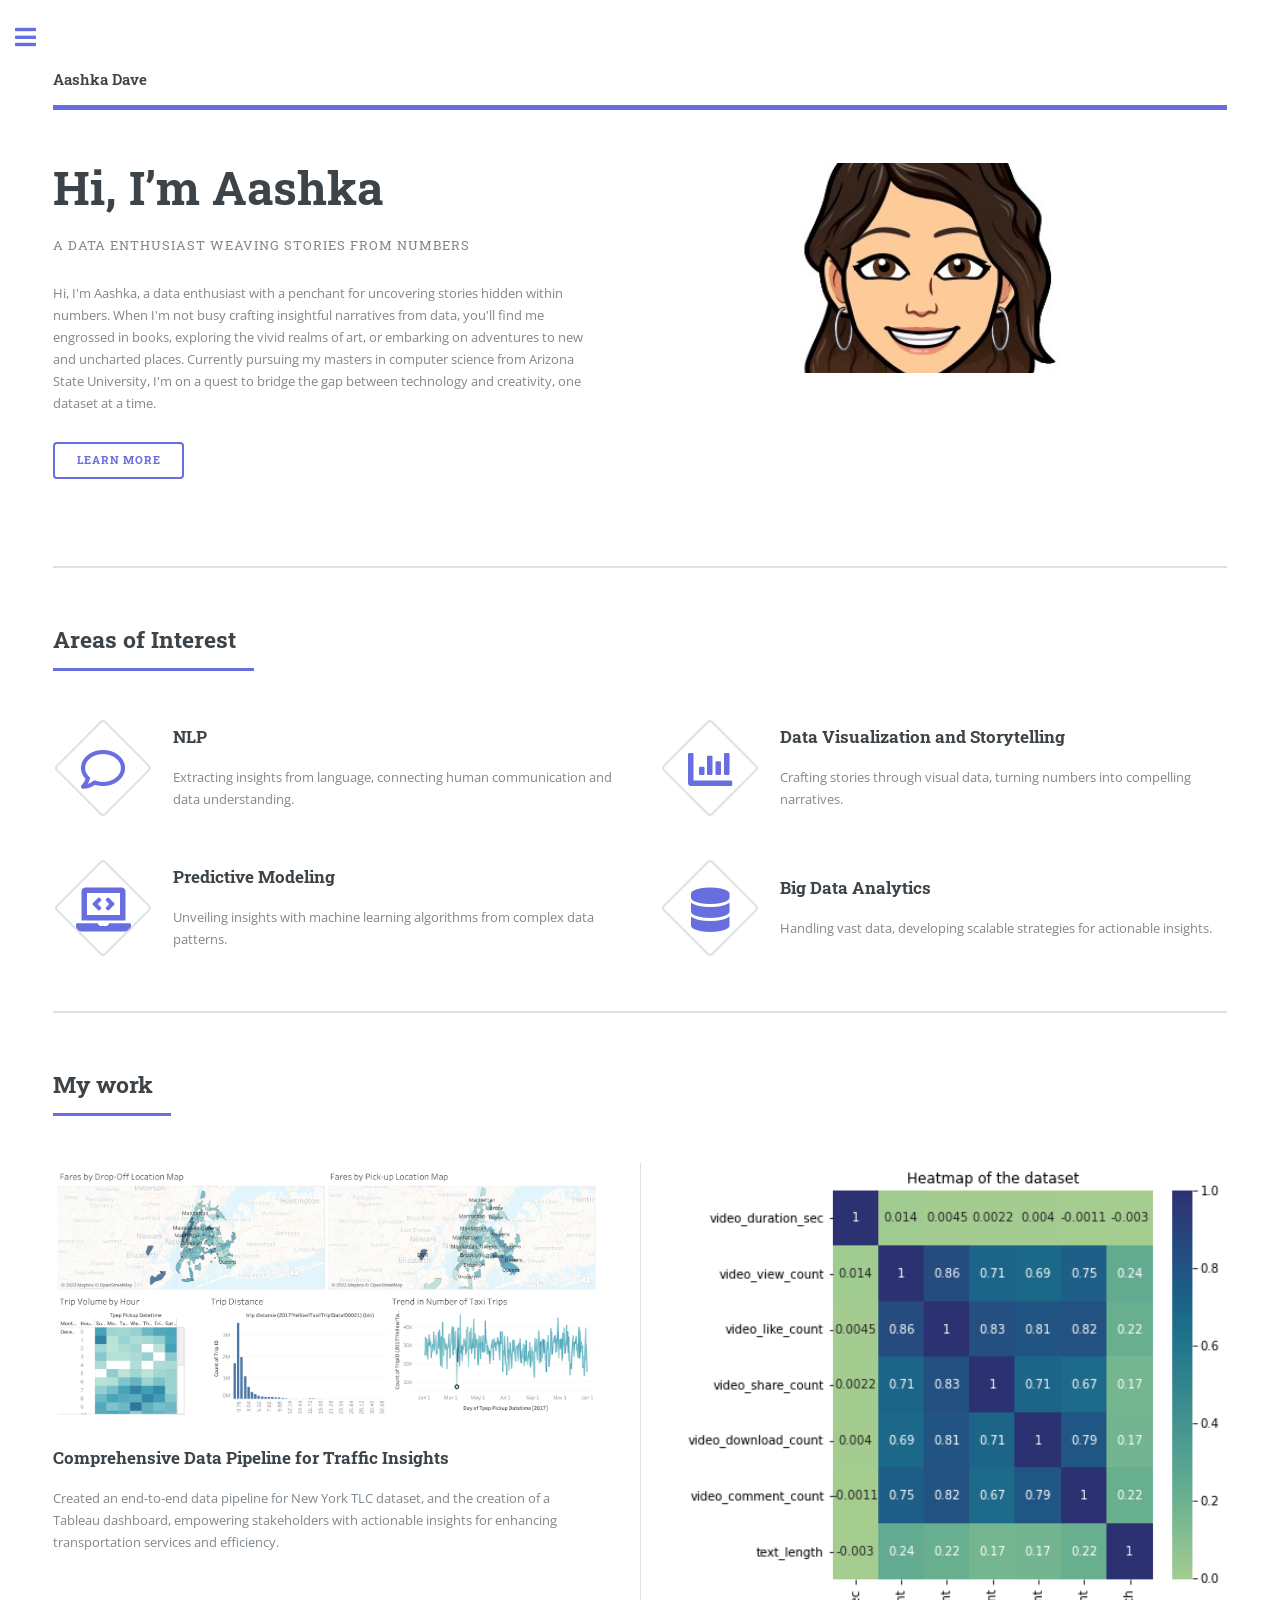
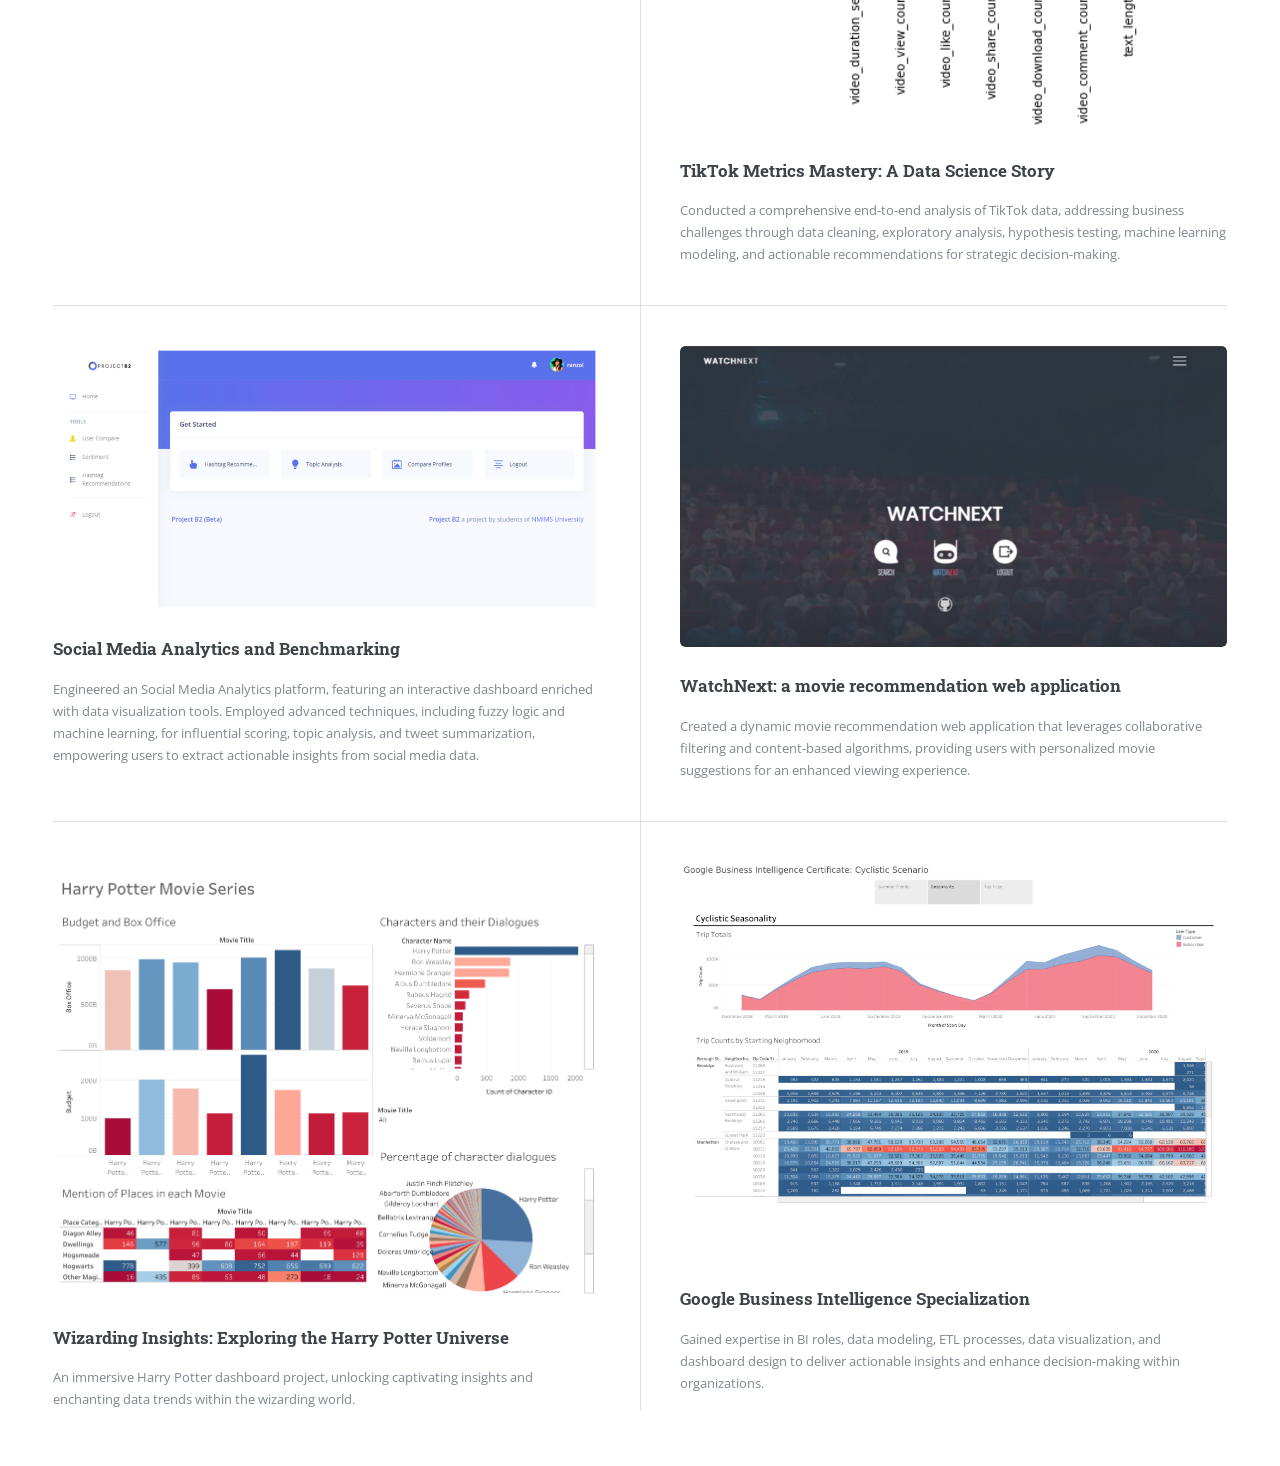
==== index.html @ 2c47d38c "add initial files" ====
<!DOCTYPE HTML>
<!--
	Editorial by HTML5 UP
	html5up.net | @ajlkn
	Free for personal and commercial use under the CCA 3.0 license (html5up.net/license)
-->
<html>
	<head>
		<title>Aashka Dave</title>
		<meta charset="utf-8" />
		<meta name="viewport" content="width=device-width, initial-scale=1, user-scalable=no" />
		<link rel="stylesheet" href="assets/css/main.css" />
	</head>
	<body class="is-preload">

		<!-- Wrapper -->
			<div id="wrapper">

				<!-- Main -->
					<div id="main">
						<div class="inner">

							<!-- Header -->
								<header id="header">
									<a href="index.html" class="logo"><strong>Aashka Dave</strong> </a>
									
								</header>

							<!-- Banner -->
								<section id="banner">
									<div class="content">
										<header>
											<h1>Hi, I’m Aashka</h1>
											<p>a data enthusiast weaving stories from numbers</p>
										</header>
										<p>Hi, I'm Aashka, a data enthusiast with a penchant for uncovering stories hidden within numbers. 
											When I'm not busy crafting insightful narratives from data, you'll find me engrossed in books, exploring the vivid realms of art, or embarking on adventures to new and uncharted places. 
											Currently pursuing my masters in computer science from Arizona State University, I'm on a quest to bridge the gap between technology and creativity, one dataset at a time.</p>
										<ul class="actions">
											<li><a href="#" class="button big">Learn More</a></li>
										</ul>
									</div>
									<span class="image object">
										<img src="images/profile.jpg" alt="" style="display: block; margin: 0 auto; text-align: center; width: 60% !important; height: 60% !important;"/>
									</span>
								</section>

							<!-- Section -->
								<section>
									<header class="major">
										<h2>Areas of Interest
										</h2>
									</header>
									<div class="features">
										<article>
											<span class="icon fa-comment fa-xs"></span>
											<div class="content">
												<h3>NLP</h3>
												<p>Extracting insights from language, connecting human communication and data understanding.</p>
											</div>
										</article>
										<article>
											<span class="icon solid fa-chart-bar fa-xs"></span>
											<div class="content">
												<h3>Data Visualization and Storytelling</h3>
												<p>Crafting stories through visual data, turning numbers into compelling narratives.</p>
											</div>
										</article>
										<article>
											<span class="icon solid fa-laptop-code fa-xs"></span>
											<div class="content">
												<h3>Predictive Modeling</h3>
												<p>Unveiling insights with machine learning algorithms from complex data patterns.</p>
											</div>
										</article>
										<article>
											<span class="icon solid fa-database fa-xs"></span>
											<div class="content">
												<h3>Big Data Analytics</h3>
												<p>Handling vast data, developing scalable strategies for actionable insights.</p>
											</div>
										</article>
									</div>
								</section>

							<!-- Section -->
								<section>
									<header class="major">
										<h2>My work</h2>
									</header>
									<div class="posts">
										<article>
											<a href="https://public.tableau.com/views/NYCTLCDataset/Dashboard1?:language=en-US&:display_count=n&:origin=viz_share_link" class="image"><img src="images/New york TLC.png" alt="" /></a>
											<h3>Comprehensive Data Pipeline for Traffic Insights</h3>
											<p>Created an end-to-end data pipeline for New York TLC dataset, and the creation of a Tableau dashboard, empowering stakeholders with actionable insights for enhancing transportation services and efficiency.</p>
											<!-- <ul class="actions">
												<li><a href="tlc.html" class="button">More</a></li>
											</ul> -->
										</article>
										<article>
											<a href="generic.html" class="image"><img src="images/heatmap.png" alt="" /></a>
											<h3>TikTok Metrics Mastery: A Data Science Story</h3>
											<p>Conducted a comprehensive end-to-end analysis of TikTok data, addressing business challenges through data cleaning, exploratory analysis, hypothesis testing, machine learning modeling, and actionable recommendations for strategic decision-making.</p>
											<!-- <ul class="actions">
												<li><a href="generic.html" class="button">More</a></li>
											</ul> -->
										</article>
										<article>
											<a href="generic.html" class="image"><img src="images/fyp.png" alt="" /></a>
											<h3>Social Media Analytics and Benchmarking</h3>
											<p>Engineered an Social Media Analytics platform, featuring an interactive dashboard enriched with data visualization tools. Employed advanced techniques, including fuzzy logic and machine learning, for influential scoring, topic analysis, and tweet summarization, empowering users to extract actionable insights from social media data.</p>
											<!-- <ul class="actions">
												<li><a href="generic.html" class="button">More</a></li>
											</ul> -->
										</article>
										<article>
											<a href="generic.html" class="image"><img src="images/watchnext.png" alt="" /></a>
											<h3>WatchNext: a movie recommendation web application</h3>
											<p>Created a dynamic movie recommendation web application that leverages collaborative filtering and content-based algorithms, providing users with personalized movie suggestions for an enhanced viewing experience.</p>
											<!-- <ul class="actions">
												<li><a href="generic.html" class="button">More</a></li>
											</ul> -->
										</article>
										<article>
											<a href="https://public.tableau.com/views/HarryPotterViz/Dashboard1?:language=en-US&:display_count=n&:origin=viz_share_link" class="image"><img src="images/HarryPotter.png" alt="" /></a>
											<h3>Wizarding Insights: Exploring the Harry Potter Universe</h3>
											<p>An immersive Harry Potter dashboard project, unlocking captivating insights and enchanting data trends within the wizarding world.</p>
											<!-- <ul class="actions">
												<li><a href="generic.html" class="button">More</a></li>
											</ul> -->
										</article>
										<article>
											<a href="generic.html" class="image"><img src="images/Cyclistic.png" alt="" /></a>
											<h3>Google Business Intelligence Specialization</h3>
											<p>Gained expertise in BI roles, data modeling, ETL processes, data visualization, and dashboard design to deliver actionable insights and enhance decision-making within organizations.</p>
											<!-- <ul class="actions">
												<li><a href="generic.html" class="button">More</a></li>
											</ul> -->
										</article>
						
									</div>
								</section>

						</div>
					</div>

				<!-- Sidebar -->
					<div id="sidebar">
						<div class="inner">

							<!-- Section -->
							<section>
								<header class="major">
									<h2>Educational Background</h2>
								</header>
								<ul class="contact">
									<li class="icon solid fa-graduation-cap"><strong>Arizona State University</strong>, Tempe, AZ
										<p>Master of Science, Computer Science<br>
										</p>
									</li>
									<li class="icon solid fa-graduation-cap"><strong>NMIMS University</strong>, Mumbai, India
										<p>Bachelor of Technology, Computer Engineering <br>
										<i><a href="https://www.credly.com/badges/56fc47be-b466-4a0d-bb72-592a24620c8d">Minor in Artificial Intelligence and Machine Learning</a> 
										</i></p>
									</li>
								</ul>
							</section>

							<!-- Section -->
							<section>
								<header class="major">
									<h2>Skill Summary</h2>
								</header>
								<ul class="contact">
								<li class="icon solid fa-terminal"><b>Programming Languages:</b> Python, R, Java, MATLAB</li>
									<li class="icon solid fa-database"><b>Database Systems and Technologies:</b> MySQL, PostgreSQL, MongoDB, Spark, Firebase, Kafka, Hadoop, Google BigQuery</li>
									<li class="icon solid fa-chart-bar"><b>Data Visualisation:</b> Tableau, Matplotlib, PowerBi</li>
									<li class="icon solid fa-code"><b>Libraries and Framework:</b>  Pandas, NumPy, Scikit-learn, TensorFlow, Keras, PyTorch</li>
									<li class="icon solid fa-cloud"><b>Other: </b> Amazon Web Services (AWS), Google Cloud Platform (GCP), Docker</li>
								</ul>
									
							</section>

							<!-- Section -->
								<section>
									<header class="major">
										<h2>Get in touch</h2>
									</header>
									<p>I am eager to leverage my skills and passion for data to contribute to challenging and innovative projects in the fields of data analysis, data science, and data engineering. Let's connect and explore opportunities to collaborate on exciting data-driven endeavors.</p>
									<ul class="contact">
										<li class="icon solid fa-envelope"><a href="mailto:aashka.dave2099@gmail.com">Send an Email!</a></li>
										<li class="icon brands fa-linkedin"><a href="https://www.linkedin.com/in/aashka-dave-1718481a4/">Connect on LinkedIn</a></li>
									</ul>
								</section>

							<!-- Footer -->
								<footer id="footer">
									<p class="copyright">&copy; Untitled. All rights reserved. Demo Images: <a href="https://unsplash.com">Unsplash</a>. Design: <a href="https://html5up.net">HTML5 UP</a>.</p>
								</footer>

						</div>
					</div>

			</div>

		<!-- Scripts -->
			<script src="assets/js/jquery.min.js"></script>
			<script src="assets/js/browser.min.js"></script>
			<script src="assets/js/breakpoints.min.js"></script>
			<script src="assets/js/util.js"></script>
			<script src="assets/js/main.js"></script>

	</body>
</html>
---- assets/css/main.css ----
@import url(fontawesome-all.min.css);
@import url("https://fonts.googleapis.com/css?family=Open+Sans:400,600,400italic,600italic|Roboto+Slab:400,700");
/*
	Editorial by HTML5 UP
	html5up.net | @ajlkn
	Free for personal and commercial use under the CCA 3.0 license (html5up.net/license)
*/
html, body, div, span, applet, object,
iframe, h1, h2, h3, h4, h5, h6, p, blockquote,
pre, a, abbr, acronym, address, big, cite,
code, del, dfn, em, img, ins, kbd, q, s, samp,
small, strike, strong, sub, sup, tt, var, b,
u, i, center, dl, dt, dd, ol, ul, li, fieldset,
form, label, legend, table, caption, tbody,
tfoot, thead, tr, th, td, article, aside,
canvas, details, embed, figure, figcaption,
footer, header, hgroup, menu, nav, output, ruby,
section, summary, time, mark, audio, video {
  margin: 0;
  padding: 0;
  border: 0;
  font-size: 100%;
  font: inherit;
  vertical-align: baseline; }

article, aside, details, figcaption, figure,
footer, header, hgroup, menu, nav, section {
  display: block; }

body {
  line-height: 1; }

ol, ul {
  list-style: none; }

blockquote, q {
  quotes: none; }
  blockquote:before, blockquote:after, q:before, q:after {
    content: '';
    content: none; }

table {
  border-collapse: collapse;
  border-spacing: 0; }

body {
  -webkit-text-size-adjust: none; }

mark {
  background-color: transparent;
  color: inherit; }

input::-moz-focus-inner {
  border: 0;
  padding: 0; }

input, select, textarea {
  -moz-appearance: none;
  -webkit-appearance: none;
  -ms-appearance: none;
  appearance: none; }

/* Basic */
@-ms-viewport {
  width: device-width; }

body {
  -ms-overflow-style: scrollbar; }

@media screen and (max-width: 480px) {
  html, body {
    min-width: 320px; } }

html {
  box-sizing: border-box; }

*, *:before, *:after {
  box-sizing: inherit; }

body {
  background: #ffffff; }
  body.is-preload *, body.is-preload *:before, body.is-preload *:after, body.is-resizing *, body.is-resizing *:before, body.is-resizing *:after {
    -moz-animation: none !important;
    -webkit-animation: none !important;
    -ms-animation: none !important;
    animation: none !important;
    -moz-transition: none !important;
    -webkit-transition: none !important;
    -ms-transition: none !important;
    transition: none !important; }

/* Type */
body, input, select, textarea {
  color: #7f888f;
  font-family: "Open Sans", sans-serif;
  font-size: 13pt;
  font-weight: 400;
  line-height: 1.65; }
  @media screen and (max-width: 1680px) {
    body, input, select, textarea {
      font-size: 11pt; } }
  @media screen and (max-width: 1280px) {
    body, input, select, textarea {
      font-size: 10pt; } }
  @media screen and (max-width: 360px) {
    body, input, select, textarea {
      font-size: 9pt; } }

a {
  -moz-transition: color 0.2s ease-in-out, border-bottom-color 0.2s ease-in-out;
  -webkit-transition: color 0.2s ease-in-out, border-bottom-color 0.2s ease-in-out;
  -ms-transition: color 0.2s ease-in-out, border-bottom-color 0.2s ease-in-out;
  transition: color 0.2s ease-in-out, border-bottom-color 0.2s ease-in-out;
  border-bottom: dotted 1px;
  color: #686de0;
  text-decoration: none; }
  a:hover {
    border-bottom-color: #686de0;
    color: #686de0 !important; }
    a:hover strong {
      color: inherit; }

strong, b {
  color: #3d4449;
  font-weight: 600; }

em, i {
  font-style: italic; }

p {
  margin: 0 0 2em 0; }

h1, h2, h3, h4, h5, h6 {
  color: #3d4449;
  font-family: "Roboto Slab", serif;
  font-weight: 700;
  line-height: 1.5;
  margin: 0 0 1em 0; }
  h1 a, h2 a, h3 a, h4 a, h5 a, h6 a {
    color: inherit;
    text-decoration: none;
    border-bottom: 0; }

h1 {
  font-size: 4em;
  margin: 0 0 0.5em 0;
  line-height: 1.3; }

h2 {
  font-size: 1.75em; }

h3 {
  font-size: 1.25em; }

h4 {
  font-size: 1.1em; }

h5 {
  font-size: 0.9em; }

h6 {
  font-size: 0.7em; }

@media screen and (max-width: 1680px) {
  h1 {
    font-size: 3.5em; } }

@media screen and (max-width: 980px) {
  h1 {
    font-size: 3.25em; } }

@media screen and (max-width: 736px) {
  h1 {
    font-size: 2em;
    line-height: 1.4; }
  h2 {
    font-size: 1.5em; } }

sub {
  font-size: 0.8em;
  position: relative;
  top: 0.5em; }

sup {
  font-size: 0.8em;
  position: relative;
  top: -0.5em; }

blockquote {
  border-left: solid 3px rgba(210, 215, 217, 0.75);
  font-style: italic;
  margin: 0 0 2em 0;
  padding: 0.5em 0 0.5em 2em; }

code {
  background: rgba(230, 235, 237, 0.25);
  border-radius: 0.375em;
  border: solid 1px rgba(210, 215, 217, 0.75);
  font-family: "Courier New", monospace;
  font-size: 0.9em;
  margin: 0 0.25em;
  padding: 0.25em 0.65em; }

pre {
  -webkit-overflow-scrolling: touch;
  font-family: "Courier New", monospace;
  font-size: 0.9em;
  margin: 0 0 2em 0; }
  pre code {
    display: block;
    line-height: 1.75;
    padding: 1em 1.5em;
    overflow-x: auto; }

hr {
  border: 0;
  border-bottom: solid 1px rgba(210, 215, 217, 0.75);
  margin: 2em 0; }
  hr.major {
    margin: 3em 0; }

.align-left {
  text-align: left; }

.align-center {
  text-align: center; }

.align-right {
  text-align: right; }

/* Row */
.row {
  display: flex;
  flex-wrap: wrap;
  box-sizing: border-box;
  align-items: stretch; }
  .row > * {
    box-sizing: border-box; }
  .row.gtr-uniform > * > :last-child {
    margin-bottom: 0; }
  .row.aln-left {
    justify-content: flex-start; }
  .row.aln-center {
    justify-content: center; }
  .row.aln-right {
    justify-content: flex-end; }
  .row.aln-top {
    align-items: flex-start; }
  .row.aln-middle {
    align-items: center; }
  .row.aln-bottom {
    align-items: flex-end; }
  .row > .imp {
    order: -1; }
  .row > .col-1 {
    width: 8.33333%; }
  .row > .off-1 {
    margin-left: 8.33333%; }
  .row > .col-2 {
    width: 16.66667%; }
  .row > .off-2 {
    margin-left: 16.66667%; }
  .row > .col-3 {
    width: 25%; }
  .row > .off-3 {
    margin-left: 25%; }
  .row > .col-4 {
    width: 33.33333%; }
  .row > .off-4 {
    margin-left: 33.33333%; }
  .row > .col-5 {
    width: 41.66667%; }
  .row > .off-5 {
    margin-left: 41.66667%; }
  .row > .col-6 {
    width: 50%; }
  .row > .off-6 {
    margin-left: 50%; }
  .row > .col-7 {
    width: 58.33333%; }
  .row > .off-7 {
    margin-left: 58.33333%; }
  .row > .col-8 {
    width: 66.66667%; }
  .row > .off-8 {
    margin-left: 66.66667%; }
  .row > .col-9 {
    width: 75%; }
  .row > .off-9 {
    margin-left: 75%; }
  .row > .col-10 {
    width: 83.33333%; }
  .row > .off-10 {
    margin-left: 83.33333%; }
  .row > .col-11 {
    width: 91.66667%; }
  .row > .off-11 {
    margin-left: 91.66667%; }
  .row > .col-12 {
    width: 100%; }
  .row > .off-12 {
    margin-left: 100%; }
  .row.gtr-0 {
    margin-top: 0;
    margin-left: 0em; }
    .row.gtr-0 > * {
      padding: 0 0 0 0em; }
    .row.gtr-0.gtr-uniform {
      margin-top: 0em; }
      .row.gtr-0.gtr-uniform > * {
        padding-top: 0em; }
  .row.gtr-25 {
    margin-top: 0;
    margin-left: -0.375em; }
    .row.gtr-25 > * {
      padding: 0 0 0 0.375em; }
    .row.gtr-25.gtr-uniform {
      margin-top: -0.375em; }
      .row.gtr-25.gtr-uniform > * {
        padding-top: 0.375em; }
  .row.gtr-50 {
    margin-top: 0;
    margin-left: -0.75em; }
    .row.gtr-50 > * {
      padding: 0 0 0 0.75em; }
    .row.gtr-50.gtr-uniform {
      margin-top: -0.75em; }
      .row.gtr-50.gtr-uniform > * {
        padding-top: 0.75em; }
  .row {
    margin-top: 0;
    margin-left: -1.5em; }
    .row > * {
      padding: 0 0 0 1.5em; }
    .row.gtr-uniform {
      margin-top: -1.5em; }
      .row.gtr-uniform > * {
        padding-top: 1.5em; }
  .row.gtr-150 {
    margin-top: 0;
    margin-left: -2.25em; }
    .row.gtr-150 > * {
      padding: 0 0 0 2.25em; }
    .row.gtr-150.gtr-uniform {
      margin-top: -2.25em; }
      .row.gtr-150.gtr-uniform > * {
        padding-top: 2.25em; }
  .row.gtr-200 {
    margin-top: 0;
    margin-left: -3em; }
    .row.gtr-200 > * {
      padding: 0 0 0 3em; }
    .row.gtr-200.gtr-uniform {
      margin-top: -3em; }
      .row.gtr-200.gtr-uniform > * {
        padding-top: 3em; }
  @media screen and (max-width: 1680px) {
    .row {
      display: flex;
      flex-wrap: wrap;
      box-sizing: border-box;
      align-items: stretch; }
      .row > * {
        box-sizing: border-box; }
      .row.gtr-uniform > * > :last-child {
        margin-bottom: 0; }
      .row.aln-left {
        justify-content: flex-start; }
      .row.aln-center {
        justify-content: center; }
      .row.aln-right {
        justify-content: flex-end; }
      .row.aln-top {
        align-items: flex-start; }
      .row.aln-middle {
        align-items: center; }
      .row.aln-bottom {
        align-items: flex-end; }
      .row > .imp-xlarge {
        order: -1; }
      .row > .col-1-xlarge {
        width: 8.33333%; }
      .row > .off-1-xlarge {
        margin-left: 8.33333%; }
      .row > .col-2-xlarge {
        width: 16.66667%; }
      .row > .off-2-xlarge {
        margin-left: 16.66667%; }
      .row > .col-3-xlarge {
        width: 25%; }
      .row > .off-3-xlarge {
        margin-left: 25%; }
      .row > .col-4-xlarge {
        width: 33.33333%; }
      .row > .off-4-xlarge {
        margin-left: 33.33333%; }
      .row > .col-5-xlarge {
        width: 41.66667%; }
      .row > .off-5-xlarge {
        margin-left: 41.66667%; }
      .row > .col-6-xlarge {
        width: 50%; }
      .row > .off-6-xlarge {
        margin-left: 50%; }
      .row > .col-7-xlarge {
        width: 58.33333%; }
      .row > .off-7-xlarge {
        margin-left: 58.33333%; }
      .row > .col-8-xlarge {
        width: 66.66667%; }
      .row > .off-8-xlarge {
        margin-left: 66.66667%; }
      .row > .col-9-xlarge {
        width: 75%; }
      .row > .off-9-xlarge {
        margin-left: 75%; }
      .row > .col-10-xlarge {
        width: 83.33333%; }
      .row > .off-10-xlarge {
        margin-left: 83.33333%; }
      .row > .col-11-xlarge {
        width: 91.66667%; }
      .row > .off-11-xlarge {
        margin-left: 91.66667%; }
      .row > .col-12-xlarge {
        width: 100%; }
      .row > .off-12-xlarge {
        margin-left: 100%; }
      .row.gtr-0 {
        margin-top: 0;
        margin-left: 0em; }
        .row.gtr-0 > * {
          padding: 0 0 0 0em; }
        .row.gtr-0.gtr-uniform {
          margin-top: 0em; }
          .row.gtr-0.gtr-uniform > * {
            padding-top: 0em; }
      .row.gtr-25 {
        margin-top: 0;
        margin-left: -0.375em; }
        .row.gtr-25 > * {
          padding: 0 0 0 0.375em; }
        .row.gtr-25.gtr-uniform {
          margin-top: -0.375em; }
          .row.gtr-25.gtr-uniform > * {
            padding-top: 0.375em; }
      .row.gtr-50 {
        margin-top: 0;
        margin-left: -0.75em; }
        .row.gtr-50 > * {
          padding: 0 0 0 0.75em; }
        .row.gtr-50.gtr-uniform {
          margin-top: -0.75em; }
          .row.gtr-50.gtr-uniform > * {
            padding-top: 0.75em; }
      .row {
        margin-top: 0;
        margin-left: -1.5em; }
        .row > * {
          padding: 0 0 0 1.5em; }
        .row.gtr-uniform {
          margin-top: -1.5em; }
          .row.gtr-uniform > * {
            padding-top: 1.5em; }
      .row.gtr-150 {
        margin-top: 0;
        margin-left: -2.25em; }
        .row.gtr-150 > * {
          padding: 0 0 0 2.25em; }
        .row.gtr-150.gtr-uniform {
          margin-top: -2.25em; }
          .row.gtr-150.gtr-uniform > * {
            padding-top: 2.25em; }
      .row.gtr-200 {
        margin-top: 0;
        margin-left: -3em; }
        .row.gtr-200 > * {
          padding: 0 0 0 3em; }
        .row.gtr-200.gtr-uniform {
          margin-top: -3em; }
          .row.gtr-200.gtr-uniform > * {
            padding-top: 3em; } }
  @media screen and (max-width: 1280px) {
    .row {
      display: flex;
      flex-wrap: wrap;
      box-sizing: border-box;
      align-items: stretch; }
      .row > * {
        box-sizing: border-box; }
      .row.gtr-uniform > * > :last-child {
        margin-bottom: 0; }
      .row.aln-left {
        justify-content: flex-start; }
      .row.aln-center {
        justify-content: center; }
      .row.aln-right {
        justify-content: flex-end; }
      .row.aln-top {
        align-items: flex-start; }
      .row.aln-middle {
        align-items: center; }
      .row.aln-bottom {
        align-items: flex-end; }
      .row > .imp-large {
        order: -1; }
      .row > .col-1-large {
        width: 8.33333%; }
      .row > .off-1-large {
        margin-left: 8.33333%; }
      .row > .col-2-large {
        width: 16.66667%; }
      .row > .off-2-large {
        margin-left: 16.66667%; }
      .row > .col-3-large {
        width: 25%; }
      .row > .off-3-large {
        margin-left: 25%; }
      .row > .col-4-large {
        width: 33.33333%; }
      .row > .off-4-large {
        margin-left: 33.33333%; }
      .row > .col-5-large {
        width: 41.66667%; }
      .row > .off-5-large {
        margin-left: 41.66667%; }
      .row > .col-6-large {
        width: 50%; }
      .row > .off-6-large {
        margin-left: 50%; }
      .row > .col-7-large {
        width: 58.33333%; }
      .row > .off-7-large {
        margin-left: 58.33333%; }
      .row > .col-8-large {
        width: 66.66667%; }
      .row > .off-8-large {
        margin-left: 66.66667%; }
      .row > .col-9-large {
        width: 75%; }
      .row > .off-9-large {
        margin-left: 75%; }
      .row > .col-10-large {
        width: 83.33333%; }
      .row > .off-10-large {
        margin-left: 83.33333%; }
      .row > .col-11-large {
        width: 91.66667%; }
      .row > .off-11-large {
        margin-left: 91.66667%; }
      .row > .col-12-large {
        width: 100%; }
      .row > .off-12-large {
        margin-left: 100%; }
      .row.gtr-0 {
        margin-top: 0;
        margin-left: 0em; }
        .row.gtr-0 > * {
          padding: 0 0 0 0em; }
        .row.gtr-0.gtr-uniform {
          margin-top: 0em; }
          .row.gtr-0.gtr-uniform > * {
            padding-top: 0em; }
      .row.gtr-25 {
        margin-top: 0;
        margin-left: -0.375em; }
        .row.gtr-25 > * {
          padding: 0 0 0 0.375em; }
        .row.gtr-25.gtr-uniform {
          margin-top: -0.375em; }
          .row.gtr-25.gtr-uniform > * {
            padding-top: 0.375em; }
      .row.gtr-50 {
        margin-top: 0;
        margin-left: -0.75em; }
        .row.gtr-50 > * {
          padding: 0 0 0 0.75em; }
        .row.gtr-50.gtr-uniform {
          margin-top: -0.75em; }
          .row.gtr-50.gtr-uniform > * {
            padding-top: 0.75em; }
      .row {
        margin-top: 0;
        margin-left: -1.5em; }
        .row > * {
          padding: 0 0 0 1.5em; }
        .row.gtr-uniform {
          margin-top: -1.5em; }
          .row.gtr-uniform > * {
            padding-top: 1.5em; }
      .row.gtr-150 {
        margin-top: 0;
        margin-left: -2.25em; }
        .row.gtr-150 > * {
          padding: 0 0 0 2.25em; }
        .row.gtr-150.gtr-uniform {
          margin-top: -2.25em; }
          .row.gtr-150.gtr-uniform > * {
            padding-top: 2.25em; }
      .row.gtr-200 {
        margin-top: 0;
        margin-left: -3em; }
        .row.gtr-200 > * {
          padding: 0 0 0 3em; }
        .row.gtr-200.gtr-uniform {
          margin-top: -3em; }
          .row.gtr-200.gtr-uniform > * {
            padding-top: 3em; } }
  @media screen and (max-width: 980px) {
    .row {
      display: flex;
      flex-wrap: wrap;
      box-sizing: border-box;
      align-items: stretch; }
      .row > * {
        box-sizing: border-box; }
      .row.gtr-uniform > * > :last-child {
        margin-bottom: 0; }
      .row.aln-left {
        justify-content: flex-start; }
      .row.aln-center {
        justify-content: center; }
      .row.aln-right {
        justify-content: flex-end; }
      .row.aln-top {
        align-items: flex-start; }
      .row.aln-middle {
        align-items: center; }
      .row.aln-bottom {
        align-items: flex-end; }
      .row > .imp-medium {
        order: -1; }
      .row > .col-1-medium {
        width: 8.33333%; }
      .row > .off-1-medium {
        margin-left: 8.33333%; }
      .row > .col-2-medium {
        width: 16.66667%; }
      .row > .off-2-medium {
        margin-left: 16.66667%; }
      .row > .col-3-medium {
        width: 25%; }
      .row > .off-3-medium {
        margin-left: 25%; }
      .row > .col-4-medium {
        width: 33.33333%; }
      .row > .off-4-medium {
        margin-left: 33.33333%; }
      .row > .col-5-medium {
        width: 41.66667%; }
      .row > .off-5-medium {
        margin-left: 41.66667%; }
      .row > .col-6-medium {
        width: 50%; }
      .row > .off-6-medium {
        margin-left: 50%; }
      .row > .col-7-medium {
        width: 58.33333%; }
      .row > .off-7-medium {
        margin-left: 58.33333%; }
      .row > .col-8-medium {
        width: 66.66667%; }
      .row > .off-8-medium {
        margin-left: 66.66667%; }
      .row > .col-9-medium {
        width: 75%; }
      .row > .off-9-medium {
        margin-left: 75%; }
      .row > .col-10-medium {
        width: 83.33333%; }
      .row > .off-10-medium {
        margin-left: 83.33333%; }
      .row > .col-11-medium {
        width: 91.66667%; }
      .row > .off-11-medium {
        margin-left: 91.66667%; }
      .row > .col-12-medium {
        width: 100%; }
      .row > .off-12-medium {
        margin-left: 100%; }
      .row.gtr-0 {
        margin-top: 0;
        margin-left: 0em; }
        .row.gtr-0 > * {
          padding: 0 0 0 0em; }
        .row.gtr-0.gtr-uniform {
          margin-top: 0em; }
          .row.gtr-0.gtr-uniform > * {
            padding-top: 0em; }
      .row.gtr-25 {
        margin-top: 0;
        margin-left: -0.375em; }
        .row.gtr-25 > * {
          padding: 0 0 0 0.375em; }
        .row.gtr-25.gtr-uniform {
          margin-top: -0.375em; }
          .row.gtr-25.gtr-uniform > * {
            padding-top: 0.375em; }
      .row.gtr-50 {
        margin-top: 0;
        margin-left: -0.75em; }
        .row.gtr-50 > * {
          padding: 0 0 0 0.75em; }
        .row.gtr-50.gtr-uniform {
          margin-top: -0.75em; }
          .row.gtr-50.gtr-uniform > * {
            padding-top: 0.75em; }
      .row {
        margin-top: 0;
        margin-left: -1.5em; }
        .row > * {
          padding: 0 0 0 1.5em; }
        .row.gtr-uniform {
          margin-top: -1.5em; }
          .row.gtr-uniform > * {
            padding-top: 1.5em; }
      .row.gtr-150 {
        margin-top: 0;
        margin-left: -2.25em; }
        .row.gtr-150 > * {
          padding: 0 0 0 2.25em; }
        .row.gtr-150.gtr-uniform {
          margin-top: -2.25em; }
          .row.gtr-150.gtr-uniform > * {
            padding-top: 2.25em; }
      .row.gtr-200 {
        margin-top: 0;
        margin-left: -3em; }
        .row.gtr-200 > * {
          padding: 0 0 0 3em; }
        .row.gtr-200.gtr-uniform {
          margin-top: -3em; }
          .row.gtr-200.gtr-uniform > * {
            padding-top: 3em; } }
  @media screen and (max-width: 736px) {
    .row {
      display: flex;
      flex-wrap: wrap;
      box-sizing: border-box;
      align-items: stretch; }
      .row > * {
        box-sizing: border-box; }
      .row.gtr-uniform > * > :last-child {
        margin-bottom: 0; }
      .row.aln-left {
        justify-content: flex-start; }
      .row.aln-center {
        justify-content: center; }
      .row.aln-right {
        justify-content: flex-end; }
      .row.aln-top {
        align-items: flex-start; }
      .row.aln-middle {
        align-items: center; }
      .row.aln-bottom {
        align-items: flex-end; }
      .row > .imp-small {
        order: -1; }
      .row > .col-1-small {
        width: 8.33333%; }
      .row > .off-1-small {
        margin-left: 8.33333%; }
      .row > .col-2-small {
        width: 16.66667%; }
      .row > .off-2-small {
        margin-left: 16.66667%; }
      .row > .col-3-small {
        width: 25%; }
      .row > .off-3-small {
        margin-left: 25%; }
      .row > .col-4-small {
        width: 33.33333%; }
      .row > .off-4-small {
        margin-left: 33.33333%; }
      .row > .col-5-small {
        width: 41.66667%; }
      .row > .off-5-small {
        margin-left: 41.66667%; }
      .row > .col-6-small {
        width: 50%; }
      .row > .off-6-small {
        margin-left: 50%; }
      .row > .col-7-small {
        width: 58.33333%; }
      .row > .off-7-small {
        margin-left: 58.33333%; }
      .row > .col-8-small {
        width: 66.66667%; }
      .row > .off-8-small {
        margin-left: 66.66667%; }
      .row > .col-9-small {
        width: 75%; }
      .row > .off-9-small {
        margin-left: 75%; }
      .row > .col-10-small {
        width: 83.33333%; }
      .row > .off-10-small {
        margin-left: 83.33333%; }
      .row > .col-11-small {
        width: 91.66667%; }
      .row > .off-11-small {
        margin-left: 91.66667%; }
      .row > .col-12-small {
        width: 100%; }
      .row > .off-12-small {
        margin-left: 100%; }
      .row.gtr-0 {
        margin-top: 0;
        margin-left: 0em; }
        .row.gtr-0 > * {
          padding: 0 0 0 0em; }
        .row.gtr-0.gtr-uniform {
          margin-top: 0em; }
          .row.gtr-0.gtr-uniform > * {
            padding-top: 0em; }
      .row.gtr-25 {
        margin-top: 0;
        margin-left: -0.375em; }
        .row.gtr-25 > * {
          padding: 0 0 0 0.375em; }
        .row.gtr-25.gtr-uniform {
          margin-top: -0.375em; }
          .row.gtr-25.gtr-uniform > * {
            padding-top: 0.375em; }
      .row.gtr-50 {
        margin-top: 0;
        margin-left: -0.75em; }
        .row.gtr-50 > * {
          padding: 0 0 0 0.75em; }
        .row.gtr-50.gtr-uniform {
          margin-top: -0.75em; }
          .row.gtr-50.gtr-uniform > * {
            padding-top: 0.75em; }
      .row {
        margin-top: 0;
        margin-left: -1.5em; }
        .row > * {
          padding: 0 0 0 1.5em; }
        .row.gtr-uniform {
          margin-top: -1.5em; }
          .row.gtr-uniform > * {
            padding-top: 1.5em; }
      .row.gtr-150 {
        margin-top: 0;
        margin-left: -2.25em; }
        .row.gtr-150 > * {
          padding: 0 0 0 2.25em; }
        .row.gtr-150.gtr-uniform {
          margin-top: -2.25em; }
          .row.gtr-150.gtr-uniform > * {
            padding-top: 2.25em; }
      .row.gtr-200 {
        margin-top: 0;
        margin-left: -3em; }
        .row.gtr-200 > * {
          padding: 0 0 0 3em; }
        .row.gtr-200.gtr-uniform {
          margin-top: -3em; }
          .row.gtr-200.gtr-uniform > * {
            padding-top: 3em; } }
  @media screen and (max-width: 480px) {
    .row {
      display: flex;
      flex-wrap: wrap;
      box-sizing: border-box;
      align-items: stretch; }
      .row > * {
        box-sizing: border-box; }
      .row.gtr-uniform > * > :last-child {
        margin-bottom: 0; }
      .row.aln-left {
        justify-content: flex-start; }
      .row.aln-center {
        justify-content: center; }
      .row.aln-right {
        justify-content: flex-end; }
      .row.aln-top {
        align-items: flex-start; }
      .row.aln-middle {
        align-items: center; }
      .row.aln-bottom {
        align-items: flex-end; }
      .row > .imp-xsmall {
        order: -1; }
      .row > .col-1-xsmall {
        width: 8.33333%; }
      .row > .off-1-xsmall {
        margin-left: 8.33333%; }
      .row > .col-2-xsmall {
        width: 16.66667%; }
      .row > .off-2-xsmall {
        margin-left: 16.66667%; }
      .row > .col-3-xsmall {
        width: 25%; }
      .row > .off-3-xsmall {
        margin-left: 25%; }
      .row > .col-4-xsmall {
        width: 33.33333%; }
      .row > .off-4-xsmall {
        margin-left: 33.33333%; }
      .row > .col-5-xsmall {
        width: 41.66667%; }
      .row > .off-5-xsmall {
        margin-left: 41.66667%; }
      .row > .col-6-xsmall {
        width: 50%; }
      .row > .off-6-xsmall {
        margin-left: 50%; }
      .row > .col-7-xsmall {
        width: 58.33333%; }
      .row > .off-7-xsmall {
        margin-left: 58.33333%; }
      .row > .col-8-xsmall {
        width: 66.66667%; }
      .row > .off-8-xsmall {
        margin-left: 66.66667%; }
      .row > .col-9-xsmall {
        width: 75%; }
      .row > .off-9-xsmall {
        margin-left: 75%; }
      .row > .col-10-xsmall {
        width: 83.33333%; }
      .row > .off-10-xsmall {
        margin-left: 83.33333%; }
      .row > .col-11-xsmall {
        width: 91.66667%; }
      .row > .off-11-xsmall {
        margin-left: 91.66667%; }
      .row > .col-12-xsmall {
        width: 100%; }
      .row > .off-12-xsmall {
        margin-left: 100%; }
      .row.gtr-0 {
        margin-top: 0;
        margin-left: 0em; }
        .row.gtr-0 > * {
          padding: 0 0 0 0em; }
        .row.gtr-0.gtr-uniform {
          margin-top: 0em; }
          .row.gtr-0.gtr-uniform > * {
            padding-top: 0em; }
      .row.gtr-25 {
        margin-top: 0;
        margin-left: -0.375em; }
        .row.gtr-25 > * {
          padding: 0 0 0 0.375em; }
        .row.gtr-25.gtr-uniform {
          margin-top: -0.375em; }
          .row.gtr-25.gtr-uniform > * {
            padding-top: 0.375em; }
      .row.gtr-50 {
        margin-top: 0;
        margin-left: -0.75em; }
        .row.gtr-50 > * {
          padding: 0 0 0 0.75em; }
        .row.gtr-50.gtr-uniform {
          margin-top: -0.75em; }
          .row.gtr-50.gtr-uniform > * {
            padding-top: 0.75em; }
      .row {
        margin-top: 0;
        margin-left: -1.5em; }
        .row > * {
          padding: 0 0 0 1.5em; }
        .row.gtr-uniform {
          margin-top: -1.5em; }
          .row.gtr-uniform > * {
            padding-top: 1.5em; }
      .row.gtr-150 {
        margin-top: 0;
        margin-left: -2.25em; }
        .row.gtr-150 > * {
          padding: 0 0 0 2.25em; }
        .row.gtr-150.gtr-uniform {
          margin-top: -2.25em; }
          .row.gtr-150.gtr-uniform > * {
            padding-top: 2.25em; }
      .row.gtr-200 {
        margin-top: 0;
        margin-left: -3em; }
        .row.gtr-200 > * {
          padding: 0 0 0 3em; }
        .row.gtr-200.gtr-uniform {
          margin-top: -3em; }
          .row.gtr-200.gtr-uniform > * {
            padding-top: 3em; } }

/* Section/Article */
section.special, article.special {
  text-align: center; }

header p {
  font-family: "Roboto Slab", serif;
  font-size: 1em;
  font-weight: 400;
  letter-spacing: 0.075em;
  margin-top: -0.5em;
  text-transform: uppercase; }

header.major > :last-child {
  border-bottom: solid 3px #686de0;
  display: inline-block;
  margin: 0 0 2em 0;
  padding: 0 0.75em 0.5em 0; }

header.main > :last-child {
  margin: 0 0 1em 0; }

/* Form */
form {
  margin: 0 0 2em 0; }

label {
  color: #3d4449;
  display: block;
  font-size: 0.9em;
  font-weight: 600;
  margin: 0 0 1em 0; }

input[type="text"],
input[type="password"],
input[type="email"],
input[type="tel"],
input[type="search"],
input[type="url"],
select,
textarea {
  -moz-appearance: none;
  -webkit-appearance: none;
  -ms-appearance: none;
  appearance: none;
  background: #ffffff;
  border-radius: 0.375em;
  border: none;
  border: solid 1px rgba(210, 215, 217, 0.75);
  color: inherit;
  display: block;
  outline: 0;
  padding: 0 1em;
  text-decoration: none;
  width: 100%; }
  input[type="text"]:invalid,
  input[type="password"]:invalid,
  input[type="email"]:invalid,
  input[type="tel"]:invalid,
  input[type="search"]:invalid,
  input[type="url"]:invalid,
  select:invalid,
  textarea:invalid {
    box-shadow: none; }
  input[type="text"]:focus,
  input[type="password"]:focus,
  input[type="email"]:focus,
  input[type="tel"]:focus,
  input[type="search"]:focus,
  input[type="url"]:focus,
  select:focus,
  textarea:focus {
    border-color: #686de0;
    box-shadow: 0 0 0 1px #686de0; }

select {
  background-image: url("data:image/svg+xml;charset=utf8,%3Csvg xmlns='http://www.w3.org/2000/svg' width='40' height='40' preserveAspectRatio='none' viewBox='0 0 40 40'%3E%3Cpath d='M9.4,12.3l10.4,10.4l10.4-10.4c0.2-0.2,0.5-0.4,0.9-0.4c0.3,0,0.6,0.1,0.9,0.4l3.3,3.3c0.2,0.2,0.4,0.5,0.4,0.9 c0,0.4-0.1,0.6-0.4,0.9L20.7,31.9c-0.2,0.2-0.5,0.4-0.9,0.4c-0.3,0-0.6-0.1-0.9-0.4L4.3,17.3c-0.2-0.2-0.4-0.5-0.4-0.9 c0-0.4,0.1-0.6,0.4-0.9l3.3-3.3c0.2-0.2,0.5-0.4,0.9-0.4S9.1,12.1,9.4,12.3z' fill='rgba(210, 215, 217, 0.75)' /%3E%3C/svg%3E");
  background-size: 1.25em;
  background-repeat: no-repeat;
  background-position: calc(100% - 1em) center;
  height: 2.75em;
  padding-right: 2.75em;
  text-overflow: ellipsis; }
  select option {
    color: #3d4449;
    background: #ffffff; }
  select:focus::-ms-value {
    background-color: transparent; }
  select::-ms-expand {
    display: none; }

input[type="text"],
input[type="password"],
input[type="email"],
input[type="tel"],
input[type="search"],
input[type="url"],
select {
  height: 2.75em; }

textarea {
  padding: 0.75em 1em; }

input[type="checkbox"],
input[type="radio"] {
  -moz-appearance: none;
  -webkit-appearance: none;
  -ms-appearance: none;
  appearance: none;
  display: block;
  float: left;
  margin-right: -2em;
  opacity: 0;
  width: 1em;
  z-index: -1; }
  input[type="checkbox"] + label,
  input[type="radio"] + label {
    text-decoration: none;
    color: #7f888f;
    cursor: pointer;
    display: inline-block;
    font-size: 1em;
    font-weight: 400;
    padding-left: 2.4em;
    padding-right: 0.75em;
    position: relative; }
    input[type="checkbox"] + label:before,
    input[type="radio"] + label:before {
      -moz-osx-font-smoothing: grayscale;
      -webkit-font-smoothing: antialiased;
      display: inline-block;
      font-style: normal;
      font-variant: normal;
      text-rendering: auto;
      line-height: 1;
      text-transform: none !important;
      font-family: 'Font Awesome 5 Free';
      font-weight: 900; }
    input[type="checkbox"] + label:before,
    input[type="radio"] + label:before {
      background: #ffffff;
      border-radius: 0.375em;
      border: solid 1px rgba(210, 215, 217, 0.75);
      content: '';
      display: inline-block;
      font-size: 0.8em;
      height: 2.0625em;
      left: 0;
      line-height: 2.0625em;
      position: absolute;
      text-align: center;
      top: 0;
      width: 2.0625em; }
  input[type="checkbox"]:checked + label:before,
  input[type="radio"]:checked + label:before {
    background: #3d4449;
    border-color: #3d4449;
    color: #ffffff;
    content: '\f00c'; }
  input[type="checkbox"]:focus + label:before,
  input[type="radio"]:focus + label:before {
    border-color: #686de0;
    box-shadow: 0 0 0 1px #686de0; }

input[type="checkbox"] + label:before {
  border-radius: 0.375em; }

input[type="radio"] + label:before {
  border-radius: 100%; }

::-webkit-input-placeholder {
  color: #9fa3a6 !important;
  opacity: 1.0; }

:-moz-placeholder {
  color: #9fa3a6 !important;
  opacity: 1.0; }

::-moz-placeholder {
  color: #9fa3a6 !important;
  opacity: 1.0; }

:-ms-input-placeholder {
  color: #9fa3a6 !important;
  opacity: 1.0; }

/* Box */
.box {
  border-radius: 0.375em;
  border: solid 1px rgba(210, 215, 217, 0.75);
  margin-bottom: 2em;
  padding: 1.5em; }
  .box > :last-child,
  .box > :last-child > :last-child,
  .box > :last-child > :last-child > :last-child {
    margin-bottom: 0; }
  .box.alt {
    border: 0;
    border-radius: 0;
    padding: 0; }

/* Icon */
.icon {
  text-decoration: none;
  border-bottom: none;
  position: relative; }
  .icon:before {
    -moz-osx-font-smoothing: grayscale;
    -webkit-font-smoothing: antialiased;
    display: inline-block;
    font-style: normal;
    font-variant: normal;
    text-rendering: auto;
    line-height: 1;
    text-transform: none !important;
    font-family: 'Font Awesome 5 Free';
    font-weight: 400; }
  .icon > .label {
    display: none; }
  .icon:before {
    line-height: inherit; }
  .icon.solid:before {
    font-weight: 900; }
  .icon.brands:before {
    font-family: 'Font Awesome 5 Brands'; }

/* Image */
.image {
  border-radius: 0.375em;
  border: 0;
  display: inline-block;
  position: relative; }
  .image img {
    border-radius: 0.375em;
    display: block; }
  .image.left, .image.right {
    max-width: 40%; }
    .image.left img, .image.right img {
      width: 100%; }
  .image.left {
    float: left;
    padding: 0 1.5em 1em 0;
    top: 0.25em; }
  .image.right {
    float: right;
    padding: 0 0 1em 1.5em;
    top: 0.25em; }
  .image.fit {
    display: block;
    margin: 0 0 2em 0;
    width: 100%; }
    .image.fit img {
      width: 100%; }
  .image.main {
    display: block;
    margin: 0 0 3em 0;
    width: 100%; }
    .image.main img {
      width: 100%; }

a.image {
  overflow: hidden; }
  a.image img {
    -moz-transition: -moz-transform 0.2s ease;
    -webkit-transition: -webkit-transform 0.2s ease;
    -ms-transition: -ms-transform 0.2s ease;
    transition: transform 0.2s ease; }
  a.image:hover img {
    -moz-transform: scale(1.075);
    -webkit-transform: scale(1.075);
    -ms-transform: scale(1.075);
    transform: scale(1.075); }

/* List */
ol {
  list-style: decimal;
  margin: 0 0 2em 0;
  padding-left: 1.25em; }
  ol li {
    padding-left: 0.25em; }

ul {
  list-style: disc;
  margin: 0 0 2em 0;
  padding-left: 1em; }
  ul li {
    padding-left: 0.5em; }
  ul.alt {
    list-style: none;
    padding-left: 0; }
    ul.alt li {
      border-top: solid 1px rgba(210, 215, 217, 0.75);
      padding: 0.5em 0; }
      ul.alt li:first-child {
        border-top: 0;
        padding-top: 0; }

dl {
  margin: 0 0 2em 0; }
  dl dt {
    display: block;
    font-weight: 600;
    margin: 0 0 1em 0; }
  dl dd {
    margin-left: 2em; }

/* Actions */
ul.actions {
  display: -moz-flex;
  display: -webkit-flex;
  display: -ms-flex;
  display: flex;
  cursor: default;
  list-style: none;
  margin-left: -1em;
  padding-left: 0; }
  ul.actions li {
    padding: 0 0 0 1em;
    vertical-align: middle; }
  ul.actions.special {
    -moz-justify-content: center;
    -webkit-justify-content: center;
    -ms-justify-content: center;
    justify-content: center;
    width: 100%;
    margin-left: 0; }
    ul.actions.special li:first-child {
      padding-left: 0; }
  ul.actions.stacked {
    -moz-flex-direction: column;
    -webkit-flex-direction: column;
    -ms-flex-direction: column;
    flex-direction: column;
    margin-left: 0; }
    ul.actions.stacked li {
      padding: 1.3em 0 0 0; }
      ul.actions.stacked li:first-child {
        padding-top: 0; }
  ul.actions.fit {
    width: calc(100% + 1em); }
    ul.actions.fit li {
      -moz-flex-grow: 1;
      -webkit-flex-grow: 1;
      -ms-flex-grow: 1;
      flex-grow: 1;
      -moz-flex-shrink: 1;
      -webkit-flex-shrink: 1;
      -ms-flex-shrink: 1;
      flex-shrink: 1;
      width: 100%; }
      ul.actions.fit li > * {
        width: 100%; }
    ul.actions.fit.stacked {
      width: 100%; }

/* Icons */
ul.icons {
  cursor: default;
  list-style: none;
  padding-left: 0; }
  ul.icons li {
    display: inline-block;
    padding: 0 1em 0 0; }
    ul.icons li:last-child {
      padding-right: 0; }
    ul.icons li .icon {
      color: inherit; }
      ul.icons li .icon:before {
        font-size: 1.25em; }

/* Contact */
ul.contact {
  list-style: none;
  padding: 0; }
  ul.contact li {
    text-decoration: none;
    border-top: solid 1px rgba(210, 215, 217, 0.75);
    margin: 1.5em 0 0 0;
    padding: 1.5em 0 0 3em;
    position: relative; }
    ul.contact li:before {
      -moz-osx-font-smoothing: grayscale;
      -webkit-font-smoothing: antialiased;
      display: inline-block;
      font-style: normal;
      font-variant: normal;
      text-rendering: auto;
      line-height: 1;
      text-transform: none !important;
      font-family: 'Font Awesome 5 Free';
      font-weight: 400; }
    ul.contact li:before {
      color: #686de0;
      display: inline-block;
      font-size: 1.5em;
      height: 1.125em;
      left: 0;
      line-height: 1.125em;
      position: absolute;
      text-align: center;
      top: 1em;
      width: 1.5em; }
    ul.contact li:first-child {
      border-top: 0;
      margin-top: 0;
      padding-top: 0; }
      ul.contact li:first-child:before {
        top: 0; }
    ul.contact li a {
      color: inherit; }

/* Pagination */
ul.pagination {
  cursor: default;
  list-style: none;
  padding-left: 0; }
  ul.pagination li {
    display: inline-block;
    padding-left: 0;
    vertical-align: middle; }
    ul.pagination li > .page {
      -moz-transition: background-color 0.2s ease-in-out, color 0.2s ease-in-out;
      -webkit-transition: background-color 0.2s ease-in-out, color 0.2s ease-in-out;
      -ms-transition: background-color 0.2s ease-in-out, color 0.2s ease-in-out;
      transition: background-color 0.2s ease-in-out, color 0.2s ease-in-out;
      border-bottom: 0;
      border-radius: 0.375em;
      display: inline-block;
      font-size: 0.8em;
      font-weight: 600;
      height: 2em;
      line-height: 2em;
      margin: 0 0.125em;
      min-width: 2em;
      padding: 0 0.5em;
      text-align: center; }
      ul.pagination li > .page.active {
        background-color: #686de0;
        color: #ffffff !important; }
        ul.pagination li > .page.active:hover {
          background-color: #f67878; }
        ul.pagination li > .page.active:active {
          background-color: #f45c5c; }
    ul.pagination li:first-child {
      padding-right: 0.75em; }
    ul.pagination li:last-child {
      padding-left: 0.75em; }
  @media screen and (max-width: 480px) {
    ul.pagination li:nth-child(n+2):nth-last-child(n+2) {
      display: none; }
    ul.pagination li:first-child {
      padding-right: 0; } }

/* Table */
.table-wrapper {
  -webkit-overflow-scrolling: touch;
  overflow-x: auto; }

table {
  margin: 0 0 2em 0;
  width: 100%; }
  table tbody tr {
    border: solid 1px rgba(210, 215, 217, 0.75);
    border-left: 0;
    border-right: 0; }
    table tbody tr:nth-child(2n + 1) {
      background-color: rgba(230, 235, 237, 0.25); }
  table td {
    padding: 0.75em 0.75em; }
  table th {
    color: #3d4449;
    font-size: 0.9em;
    font-weight: 600;
    padding: 0 0.75em 0.75em 0.75em;
    text-align: left; }
  table thead {
    border-bottom: solid 2px rgba(210, 215, 217, 0.75); }
  table tfoot {
    border-top: solid 2px rgba(210, 215, 217, 0.75); }
  table.alt {
    border-collapse: separate; }
    table.alt tbody tr td {
      border: solid 1px rgba(210, 215, 217, 0.75);
      border-left-width: 0;
      border-top-width: 0; }
      table.alt tbody tr td:first-child {
        border-left-width: 1px; }
    table.alt tbody tr:first-child td {
      border-top-width: 1px; }
    table.alt thead {
      border-bottom: 0; }
    table.alt tfoot {
      border-top: 0; }

/* Button */
input[type="submit"],
input[type="reset"],
input[type="button"],
button,
.button {
  -moz-appearance: none;
  -webkit-appearance: none;
  -ms-appearance: none;
  appearance: none;
  -moz-transition: background-color 0.2s ease-in-out, color 0.2s ease-in-out;
  -webkit-transition: background-color 0.2s ease-in-out, color 0.2s ease-in-out;
  -ms-transition: background-color 0.2s ease-in-out, color 0.2s ease-in-out;
  transition: background-color 0.2s ease-in-out, color 0.2s ease-in-out;
  background-color: transparent;
  border-radius: 0.375em;
  border: 0;
  box-shadow: inset 0 0 0 2px #686de0;
  color: #686de0 !important;
  cursor: pointer;
  display: inline-block;
  font-family: "Roboto Slab", serif;
  font-size: 0.8em;
  font-weight: 700;
  height: 3.5em;
  letter-spacing: 0.075em;
  line-height: 3.5em;
  padding: 0 2.25em;
  text-align: center;
  text-decoration: none;
  text-transform: uppercase;
  white-space: nowrap; }
  input[type="submit"]:hover,
  input[type="reset"]:hover,
  input[type="button"]:hover,
  button:hover,
  .button:hover {
    background-color: rgba(245, 106, 106, 0.05); }
  input[type="submit"]:active,
  input[type="reset"]:active,
  input[type="button"]:active,
  button:active,
  .button:active {
    background-color: rgba(245, 106, 106, 0.15); }
  input[type="submit"].icon:before,
  input[type="reset"].icon:before,
  input[type="button"].icon:before,
  button.icon:before,
  .button.icon:before {
    margin-right: 0.5em; }
  input[type="submit"].fit,
  input[type="reset"].fit,
  input[type="button"].fit,
  button.fit,
  .button.fit {
    width: 100%; }
  input[type="submit"].small,
  input[type="reset"].small,
  input[type="button"].small,
  button.small,
  .button.small {
    font-size: 0.6em; }
  input[type="submit"].large,
  input[type="reset"].large,
  input[type="button"].large,
  button.large,
  .button.large {
    font-size: 1em;
    height: 3.65em;
    line-height: 3.65em; }
  input[type="submit"].primary,
  input[type="reset"].primary,
  input[type="button"].primary,
  button.primary,
  .button.primary {
    background-color: #686de0;
    box-shadow: none;
    color: #ffffff !important; }
    input[type="submit"].primary:hover,
    input[type="reset"].primary:hover,
    input[type="button"].primary:hover,
    button.primary:hover,
    .button.primary:hover {
      background-color: #f67878; }
    input[type="submit"].primary:active,
    input[type="reset"].primary:active,
    input[type="button"].primary:active,
    button.primary:active,
    .button.primary:active {
      background-color: #f45c5c; }
  input[type="submit"].disabled, input[type="submit"]:disabled,
  input[type="reset"].disabled,
  input[type="reset"]:disabled,
  input[type="button"].disabled,
  input[type="button"]:disabled,
  button.disabled,
  button:disabled,
  .button.disabled,
  .button:disabled {
    pointer-events: none;
    opacity: 0.25; }

/* Mini Posts */
.mini-posts article {
  border-top: solid 1px rgba(210, 215, 217, 0.75);
  margin-top: 2em;
  padding-top: 2em; }
  .mini-posts article .image {
    display: block;
    margin: 0 0 1.5em 0; }
    .mini-posts article .image img {
      display: block;
      width: 100%; }
  .mini-posts article:first-child {
    border-top: 0;
    margin-top: 0;
    padding-top: 0; }

/* Features */
.features {
  display: -moz-flex;
  display: -webkit-flex;
  display: -ms-flex;
  display: flex;
  -moz-flex-wrap: wrap;
  -webkit-flex-wrap: wrap;
  -ms-flex-wrap: wrap;
  flex-wrap: wrap;
  margin: 0 0 2em -3em;
  width: calc(100% + 3em); }
  .features article {
    -moz-align-items: center;
    -webkit-align-items: center;
    -ms-align-items: center;
    align-items: center;
    display: -moz-flex;
    display: -webkit-flex;
    display: -ms-flex;
    display: flex;
    margin: 0 0 3em 3em;
    position: relative;
    width: calc(50% - 3em); }
    .features article:nth-child(2n - 1) {
      margin-right: 1.5em; }
    .features article:nth-child(2n) {
      margin-left: 1.5em; }
    .features article:nth-last-child(1), .features article:nth-last-child(2) {
      margin-bottom: 0; }
    .features article .icon {
      -moz-flex-grow: 0;
      -webkit-flex-grow: 0;
      -ms-flex-grow: 0;
      flex-grow: 0;
      -moz-flex-shrink: 0;
      -webkit-flex-shrink: 0;
      -ms-flex-shrink: 0;
      flex-shrink: 0;
      display: block;
      height: 10em;
      line-height: 10em;
      margin: 0 2em 0 0;
      text-align: center;
      width: 10em; }
      .features article .icon:before {
        color: #686de0;
        font-size: 2.75rem;
        position: relative;
        top: 0.05em; }
      .features article .icon:after {
        -moz-transform: rotate(45deg);
        -webkit-transform: rotate(45deg);
        -ms-transform: rotate(45deg);
        transform: rotate(45deg);
        border-radius: 0.25rem;
        border: solid 2px rgba(210, 215, 217, 0.75);
        content: '';
        display: block;
        height: 7em;
        left: 50%;
        margin: -3.5em 0 0 -3.5em;
        position: absolute;
        top: 50%;
        width: 7em; }
    .features article .content {
      -moz-flex-grow: 1;
      -webkit-flex-grow: 1;
      -ms-flex-grow: 1;
      flex-grow: 1;
      -moz-flex-shrink: 1;
      -webkit-flex-shrink: 1;
      -ms-flex-shrink: 1;
      flex-shrink: 1;
      width: 100%; }
      .features article .content > :last-child {
        margin-bottom: 0; }
  @media screen and (max-width: 980px) {
    .features {
      margin: 0 0 2em 0;
      width: 100%; }
      .features article {
        margin: 0 0 3em 0;
        width: 100%; }
        .features article:nth-child(2n - 1) {
          margin-right: 0; }
        .features article:nth-child(2n) {
          margin-left: 0; }
        .features article:nth-last-child(1), .features article:nth-last-child(2) {
          margin-bottom: 3em; }
        .features article:last-child {
          margin-bottom: 0; }
        .features article .icon {
          height: 8em;
          line-height: 8em;
          width: 8em; }
          .features article .icon:before {
            font-size: 2.25rem; }
          .features article .icon:after {
            height: 6em;
            margin: -3em 0 0 -3em;
            width: 6em; } }
  @media screen and (max-width: 480px) {
    .features article {
      -moz-flex-direction: column;
      -webkit-flex-direction: column;
      -ms-flex-direction: column;
      flex-direction: column;
      -moz-align-items: -moz-flex-start;
      -webkit-align-items: -webkit-flex-start;
      -ms-align-items: -ms-flex-start;
      align-items: flex-start; }
      .features article .icon {
        height: 6em;
        line-height: 6em;
        margin: 0 0 1.5em 0;
        width: 6em; }
        .features article .icon:before {
          font-size: 1.5rem; }
        .features article .icon:after {
          height: 4em;
          margin: -2em 0 0 -2em;
          width: 4em; } }
  @media screen and (max-width: 480px) {
    .features article .icon:before {
      font-size: 1.25rem; } }

/* Posts */
.posts {
  display: -moz-flex;
  display: -webkit-flex;
  display: -ms-flex;
  display: flex;
  -moz-flex-wrap: wrap;
  -webkit-flex-wrap: wrap;
  -ms-flex-wrap: wrap;
  flex-wrap: wrap;
  margin: 0 0 2em -6em;
  width: calc(100% + 6em); }
  .posts article {
    -moz-flex-grow: 0;
    -webkit-flex-grow: 0;
    -ms-flex-grow: 0;
    flex-grow: 0;
    -moz-flex-shrink: 1;
    -webkit-flex-shrink: 1;
    -ms-flex-shrink: 1;
    flex-shrink: 1;
    margin: 0 0 6em 6em;
    position: relative;
    width: calc(33.33333% - 6em); }
    .posts article:before {
      background: rgba(210, 215, 217, 0.75);
      content: '';
      display: block;
      height: calc(100% + 6em);
      left: -3em;
      position: absolute;
      top: 0;
      width: 1px; }
    .posts article:after {
      background: rgba(210, 215, 217, 0.75);
      bottom: -3em;
      content: '';
      display: block;
      height: 1px;
      position: absolute;
      right: 0;
      width: calc(100% + 6em); }
    .posts article > :last-child {
      margin-bottom: 0; }
    .posts article .image {
      display: block;
      margin: 0 0 2em 0; }
      .posts article .image img {
        display: block;
        width: 100%; }
  @media screen and (min-width: 1681px) {
    .posts article:nth-child(3n + 1):before {
      display: none; }
    .posts article:nth-child(3n + 1):after {
      width: 100%; }
    .posts article:nth-last-child(1), .posts article:nth-last-child(2), .posts article:nth-last-child(3) {
      margin-bottom: 0; }
      .posts article:nth-last-child(1):before, .posts article:nth-last-child(2):before, .posts article:nth-last-child(3):before {
        height: 100%; }
      .posts article:nth-last-child(1):after, .posts article:nth-last-child(2):after, .posts article:nth-last-child(3):after {
        display: none; } }
  @media screen and (max-width: 1680px) {
    .posts article {
      width: calc(50% - 6em); }
      .posts article:nth-last-child(3) {
        margin-bottom: 6em; } }
  @media screen and (min-width: 481px) and (max-width: 1680px) {
    .posts article:nth-child(2n + 1):before {
      display: none; }
    .posts article:nth-child(2n + 1):after {
      width: 100%; }
    .posts article:nth-last-child(1), .posts article:nth-last-child(2) {
      margin-bottom: 0; }
      .posts article:nth-last-child(1):before, .posts article:nth-last-child(2):before {
        height: 100%; }
      .posts article:nth-last-child(1):after, .posts article:nth-last-child(2):after {
        display: none; } }
  @media screen and (max-width: 736px) {
    .posts {
      margin: 0 0 2em -4.5em;
      width: calc(100% + 4.5em); }
      .posts article {
        margin: 0 0 4.5em 4.5em;
        width: calc(50% - 4.5em); }
        .posts article:before {
          height: calc(100% + 4.5em);
          left: -2.25em; }
        .posts article:after {
          bottom: -2.25em;
          width: calc(100% + 4.5em); }
        .posts article:nth-last-child(3) {
          margin-bottom: 4.5em; } }
  @media screen and (max-width: 480px) {
    .posts {
      margin: 0 0 2em 0;
      width: 100%; }
      .posts article {
        margin: 0 0 4.5em 0;
        width: 100%; }
        .posts article:before {
          display: none; }
        .posts article:after {
          width: 100%; }
        .posts article:last-child {
          margin-bottom: 0; }
          .posts article:last-child:after {
            display: none; } }

/* Wrapper */
#wrapper {
  display: -moz-flex;
  display: -webkit-flex;
  display: -ms-flex;
  display: flex;
  -moz-flex-direction: row-reverse;
  -webkit-flex-direction: row-reverse;
  -ms-flex-direction: row-reverse;
  flex-direction: row-reverse;
  min-height: 100vh; }

/* Main */
#main {
  -moz-flex-grow: 1;
  -webkit-flex-grow: 1;
  -ms-flex-grow: 1;
  flex-grow: 1;
  -moz-flex-shrink: 1;
  -webkit-flex-shrink: 1;
  -ms-flex-shrink: 1;
  flex-shrink: 1;
  width: 100%; }
  #main > .inner {
    padding: 0 6em 0.1em 6em ;
    margin: 0 auto;
    max-width: 110em; }
    #main > .inner > section {
      padding: 6em 0 4em 0 ;
      border-top: solid 2px rgba(210, 215, 217, 0.75); }
      #main > .inner > section:first-of-type {
        border-top: 0 !important; }
  @media screen and (max-width: 1680px) {
    #main > .inner {
      padding: 0 5em 0.1em 5em ; }
      #main > .inner > section {
        padding: 5em 0 3em 0 ; } }
  @media screen and (max-width: 1280px) {
    #main > .inner {
      padding: 0 4em 0.1em 4em ; }
      #main > .inner > section {
        padding: 4em 0 2em 0 ; } }
  @media screen and (max-width: 736px) {
    #main > .inner {
      padding: 0 2em 0.1em 2em ; }
      #main > .inner > section {
        padding: 3em 0 1em 0 ; } }

/* Sidebar */
#search form {
  text-decoration: none;
  position: relative; }
  #search form:before {
    -moz-osx-font-smoothing: grayscale;
    -webkit-font-smoothing: antialiased;
    display: inline-block;
    font-style: normal;
    font-variant: normal;
    text-rendering: auto;
    line-height: 1;
    text-transform: none !important;
    font-family: 'Font Awesome 5 Free';
    font-weight: 900; }
  #search form:before {
    -moz-transform: scaleX(-1);
    -webkit-transform: scaleX(-1);
    -ms-transform: scaleX(-1);
    transform: scaleX(-1);
    color: #7f888f;
    content: '\f002';
    cursor: default;
    display: block;
    font-size: 1.5em;
    height: 2em;
    line-height: 2em;
    opacity: 0.325;
    position: absolute;
    right: 0;
    text-align: center;
    top: 0;
    width: 2em; }
  #search form input[type="text"] {
    padding-right: 2.75em; }

#sidebar {
  -moz-flex-grow: 0;
  -webkit-flex-grow: 0;
  -ms-flex-grow: 0;
  flex-grow: 0;
  -moz-flex-shrink: 0;
  -webkit-flex-shrink: 0;
  -ms-flex-shrink: 0;
  flex-shrink: 0;
  -moz-transition: margin-left 0.5s ease, box-shadow 0.5s ease;
  -webkit-transition: margin-left 0.5s ease, box-shadow 0.5s ease;
  -ms-transition: margin-left 0.5s ease, box-shadow 0.5s ease;
  transition: margin-left 0.5s ease, box-shadow 0.5s ease;
  background-color: #f5f6f7;
  font-size: 0.9em;
  position: relative;
  width: 26em; }
  #sidebar h2 {
    font-size: 1.38889em; }
  #sidebar > .inner {
    padding: 2.22222em 2.22222em 2.44444em 2.22222em ;
    position: relative;
    width: 26em; }
    #sidebar > .inner > * {
      border-bottom: solid 2px rgba(210, 215, 217, 0.75);
      margin: 0 0 3.5em 0;
      padding: 0 0 3.5em 0; }
      #sidebar > .inner > * > :last-child {
        margin-bottom: 0; }
      #sidebar > .inner > *:last-child {
        border-bottom: 0;
        margin-bottom: 0;
        padding-bottom: 0; }
    #sidebar > .inner > .alt {
      background-color: #eff1f2;
      border-bottom: 0;
      margin: -2.22222em 0 4.44444em -2.22222em;
      padding: 2.22222em;
      width: calc(100% + 4.44444em); }
  #sidebar .toggle {
    text-decoration: none;
    -moz-transition: left 0.5s ease;
    -webkit-transition: left 0.5s ease;
    -ms-transition: left 0.5s ease;
    transition: left 0.5s ease;
    -webkit-tap-highlight-color: rgba(255, 255, 255, 0);
    border: 0;
    display: block;
    height: 7.5em;
    left: 26em;
    line-height: 7.5em;
    outline: 0;
    overflow: hidden;
    position: absolute;
    text-align: center;
    text-indent: -15em;
    white-space: nowrap;
    top: 0;
    width: 6em;
    z-index: 10000; }
    #sidebar .toggle:before {
      -moz-osx-font-smoothing: grayscale;
      -webkit-font-smoothing: antialiased;
      display: inline-block;
      font-style: normal;
      font-variant: normal;
      text-rendering: auto;
      line-height: 1;
      text-transform: none !important;
      font-family: 'Font Awesome 5 Free';
      font-weight: 900; }
    #sidebar .toggle:before {
      content: '\f0c9';
      font-size: 2rem;
      height: inherit;
      left: 0;
      line-height: inherit;
      position: absolute;
      text-indent: 0;
      top: 0;
      width: inherit; }
  #sidebar.inactive {
    margin-left: -26em; }
  @media screen and (max-width: 1680px) {
    #sidebar {
      width: 24em; }
      #sidebar > .inner {
        padding: 1.66667em 1.66667em 1.33333em 1.66667em ;
        width: 24em; }
        #sidebar > .inner > .alt {
          margin: -1.66667em 0 3.33333em -1.66667em;
          padding: 1.66667em;
          width: calc(100% + 3.33333em); }
      #sidebar .toggle {
        height: 6.25em;
        left: 24em;
        line-height: 6.25em;
        text-indent: 5em;
        width: 5em; }
        #sidebar .toggle:before {
          font-size: 1.5rem; }
      #sidebar.inactive {
        margin-left: -24em; } }
  @media screen and (max-width: 1280px) {
    #sidebar {
      box-shadow: 0 0 5em 0 rgba(0, 0, 0, 0.175);
      height: 100%;
      left: 0;
      position: fixed;
      top: 0;
      z-index: 10000; }
      #sidebar.inactive {
        box-shadow: none; }
      #sidebar > .inner {
        -webkit-overflow-scrolling: touch;
        height: 100%;
        left: 0;
        overflow-x: hidden;
        overflow-y: auto;
        position: absolute;
        top: 0; }
        #sidebar > .inner:after {
          content: '';
          display: block;
          height: 4em;
          width: 100%; }
      #sidebar .toggle {
        text-indent: 6em;
        width: 6em; }
        #sidebar .toggle:before {
          font-size: 1.5rem;
          margin-left: -0.4375em; }
      body.is-preload #sidebar {
        display: none; } }
  @media screen and (max-width: 736px) {
    #sidebar .toggle {
      text-indent: 7.25em;
      width: 7.25em; }
      #sidebar .toggle:before {
        color: #7f888f;
        margin-left: -0.0625em;
        margin-top: -0.25em;
        font-size: 1.1rem;
        z-index: 1; }
      #sidebar .toggle:after {
        background: rgba(222, 225, 226, 0.75);
        border-radius: 0.375em;
        content: '';
        height: 3.5em;
        left: 1em;
        position: absolute;
        top: 1em;
        width: 5em; } }

/* Header */
#header {
  display: -moz-flex;
  display: -webkit-flex;
  display: -ms-flex;
  display: flex;
  border-bottom: solid 5px #686de0;
  padding: 6em 0 1em 0;
  position: relative; }
  #header > * {
    -moz-flex: 1;
    -webkit-flex: 1;
    -ms-flex: 1;
    flex: 1;
    margin-bottom: 0; }
  #header .logo {
    border-bottom: 0;
    color: inherit;
    font-family: "Roboto Slab", serif;
    font-size: 1.125em; }
  #header .icons {
    text-align: right; }
  @media screen and (max-width: 1680px) {
    #header {
      padding-top: 5em; } }
  @media screen and (max-width: 736px) {
    #header {
      padding-top: 6.5em; }
      #header .logo {
        font-size: 1.25em;
        margin: 0; }
      #header .icons {
        height: 5em;
        line-height: 5em;
        position: absolute;
        right: -0.5em;
        top: 0; } }

/* Banner */
#banner {
  padding: 6em 0 4em 0 ;
  display: -moz-flex;
  display: -webkit-flex;
  display: -ms-flex;
  display: flex; }
  #banner h1 {
    margin-top: -0.125em; }
  #banner .content {
    -moz-flex-grow: 1;
    -webkit-flex-grow: 1;
    -ms-flex-grow: 1;
    flex-grow: 1;
    -moz-flex-shrink: 1;
    -webkit-flex-shrink: 1;
    -ms-flex-shrink: 1;
    flex-shrink: 1;
    width: 50%; }
  #banner .image {
    -moz-flex-grow: 0;
    -webkit-flex-grow: 0;
    -ms-flex-grow: 0;
    flex-grow: 0;
    -moz-flex-shrink: 0;
    -webkit-flex-shrink: 0;
    -ms-flex-shrink: 0;
    flex-shrink: 0;
    display: block;
    margin: 0 0 2em 4em;
    width: 50%; }
    #banner .image img {
      height: 100%;
      -moz-object-fit: cover;
      -webkit-object-fit: cover;
      -ms-object-fit: cover;
      object-fit: cover;
      -moz-object-position: center;
      -webkit-object-position: center;
      -ms-object-position: center;
      object-position: center;
      width: 100%; }
  @media screen and (orientation: portrait) {
    #banner {
      -moz-flex-direction: column-reverse;
      -webkit-flex-direction: column-reverse;
      -ms-flex-direction: column-reverse;
      flex-direction: column-reverse; }
      #banner h1 br {
        display: none; }
      #banner .content {
        -moz-flex-grow: 0;
        -webkit-flex-grow: 0;
        -ms-flex-grow: 0;
        flex-grow: 0;
        -moz-flex-shrink: 0;
        -webkit-flex-shrink: 0;
        -ms-flex-shrink: 0;
        flex-shrink: 0;
        width: 100%; }
      #banner .image {
        -moz-flex-grow: 0;
        -webkit-flex-grow: 0;
        -ms-flex-grow: 0;
        flex-grow: 0;
        -moz-flex-shrink: 0;
        -webkit-flex-shrink: 0;
        -ms-flex-shrink: 0;
        flex-shrink: 0;
        margin: 0 0 4em 0;
        height: 25em;
        max-height: 50vh;
        min-height: 18em;
        width: 100%; } }
  @media screen and (orientation: portrait) and (max-width: 480px) {
    #banner .image {
      max-height: 35vh; } }

/* Footer */
#footer .copyright {
  color: #9fa3a6;
  font-size: 0.9em; }
  #footer .copyright a {
    color: inherit; }

/* Menu */
#menu ul {
  -moz-user-select: none;
  -webkit-user-select: none;
  -ms-user-select: none;
  user-select: none;
  color: #3d4449;
  font-family: "Roboto Slab", serif;
  font-weight: 400;
  letter-spacing: 0.075em;
  list-style: none;
  margin-bottom: 0;
  padding: 0;
  text-transform: uppercase; }
  #menu ul a, #menu ul span {
    border-bottom: 0;
    color: inherit;
    cursor: pointer;
    display: block;
    font-size: 0.9em;
    padding: 0.625em 0; }
    #menu ul a:hover, #menu ul span:hover {
      color: #686de0; }
    #menu ul a.opener, #menu ul span.opener {
      -moz-transition: color 0.2s ease-in-out;
      -webkit-transition: color 0.2s ease-in-out;
      -ms-transition: color 0.2s ease-in-out;
      transition: color 0.2s ease-in-out;
      text-decoration: none;
      -webkit-tap-highlight-color: rgba(255, 255, 255, 0);
      position: relative; }
      #menu ul a.opener:before, #menu ul span.opener:before {
        -moz-osx-font-smoothing: grayscale;
        -webkit-font-smoothing: antialiased;
        display: inline-block;
        font-style: normal;
        font-variant: normal;
        text-rendering: auto;
        line-height: 1;
        text-transform: none !important;
        font-family: 'Font Awesome 5 Free';
        font-weight: 900; }
      #menu ul a.opener:before, #menu ul span.opener:before {
        -moz-transition: color 0.2s ease-in-out, -moz-transform 0.2s ease-in-out;
        -webkit-transition: color 0.2s ease-in-out, -webkit-transform 0.2s ease-in-out;
        -ms-transition: color 0.2s ease-in-out, -ms-transform 0.2s ease-in-out;
        transition: color 0.2s ease-in-out, transform 0.2s ease-in-out;
        color: #9fa3a6;
        content: '\f078';
        position: absolute;
        right: 0; }
      #menu ul a.opener:hover:before, #menu ul span.opener:hover:before {
        color: #686de0; }
      #menu ul a.opener.active + ul, #menu ul span.opener.active + ul {
        display: block; }
      #menu ul a.opener.active:before, #menu ul span.opener.active:before {
        -moz-transform: rotate(-180deg);
        -webkit-transform: rotate(-180deg);
        -ms-transform: rotate(-180deg);
        transform: rotate(-180deg); }

#menu > ul > li {
  border-top: solid 1px rgba(210, 215, 217, 0.75);
  margin: 0.5em 0 0 0;
  padding: 0.5em 0 0 0; }
  #menu > ul > li > ul {
    color: #9fa3a6;
    display: none;
    margin: 0.5em 0 1.5em 0;
    padding-left: 1em; }
    #menu > ul > li > ul a, #menu > ul > li > ul span {
      font-size: 0.8em; }
    #menu > ul > li > ul > li {
      margin: 0.125em 0 0 0;
      padding: 0.125em 0 0 0; }
  #menu > ul > li:first-child {
    border-top: 0;
    margin-top: 0;
    padding-top: 0; }
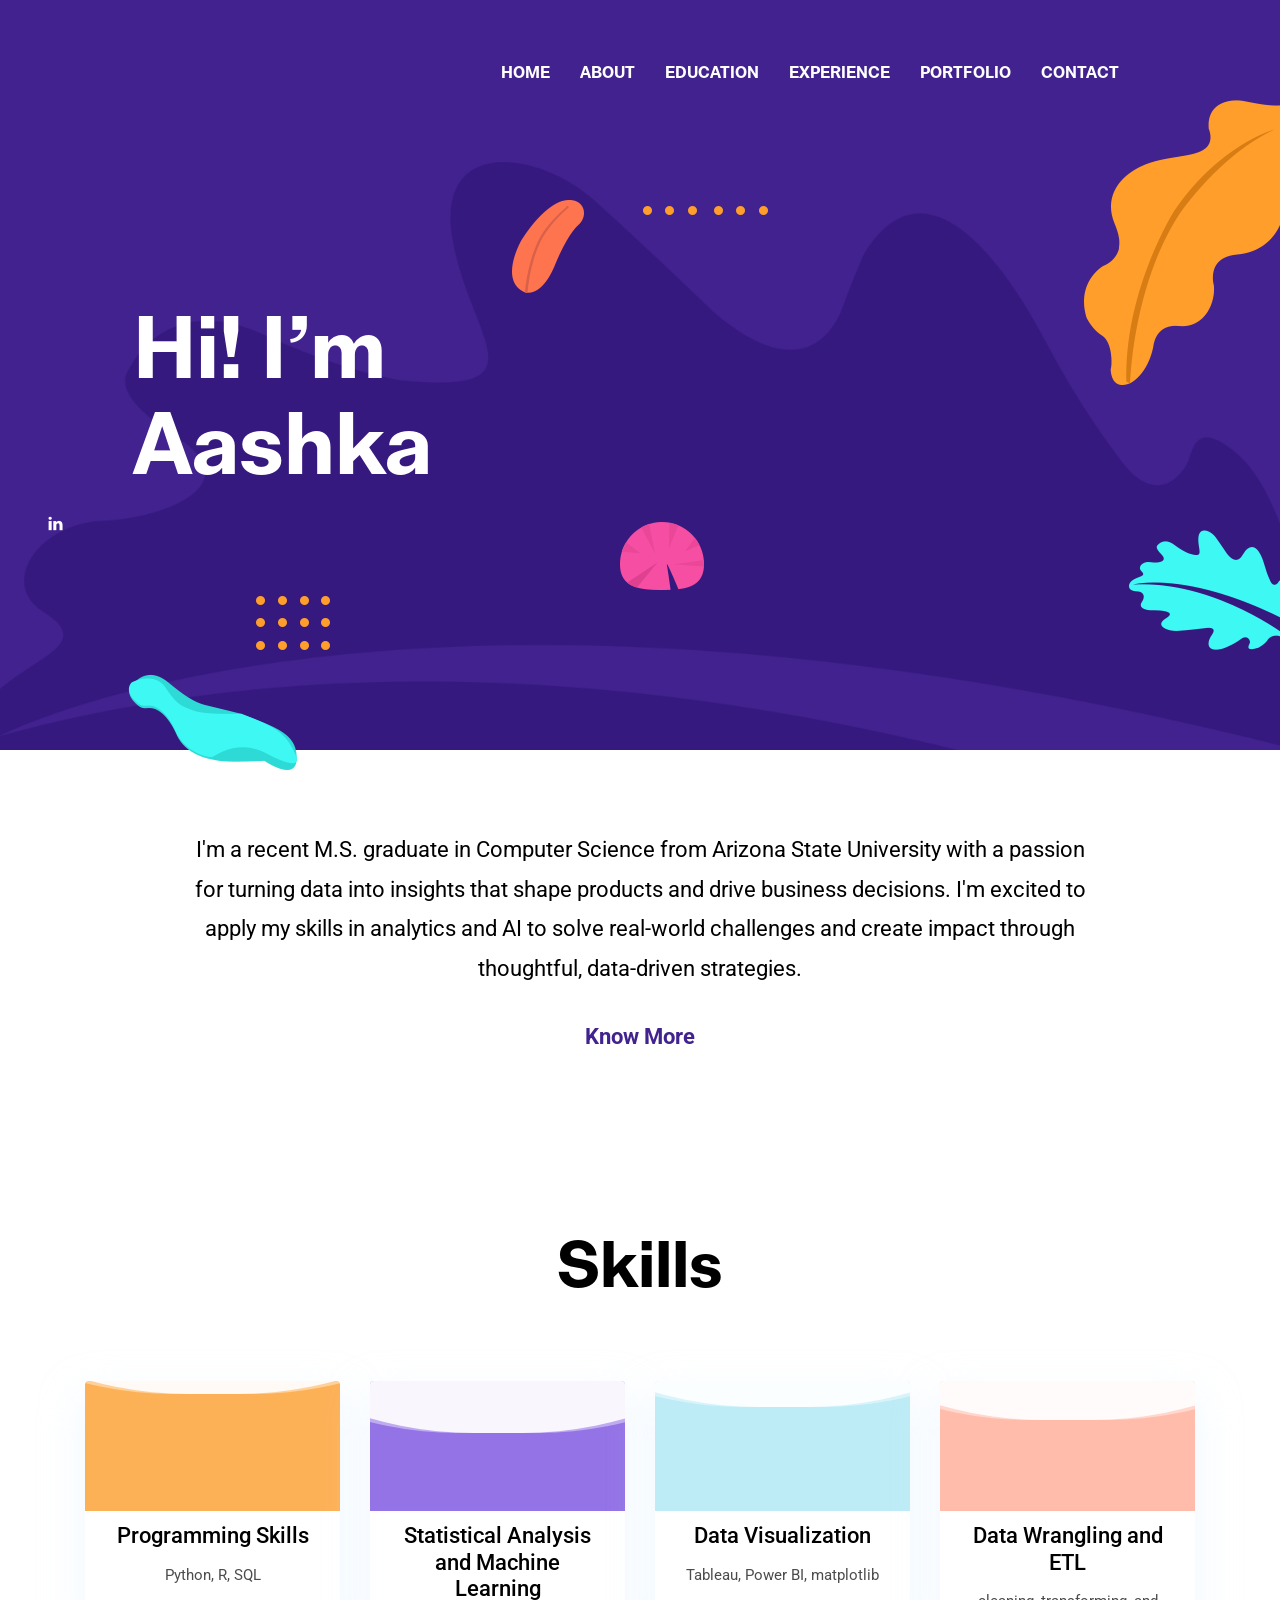
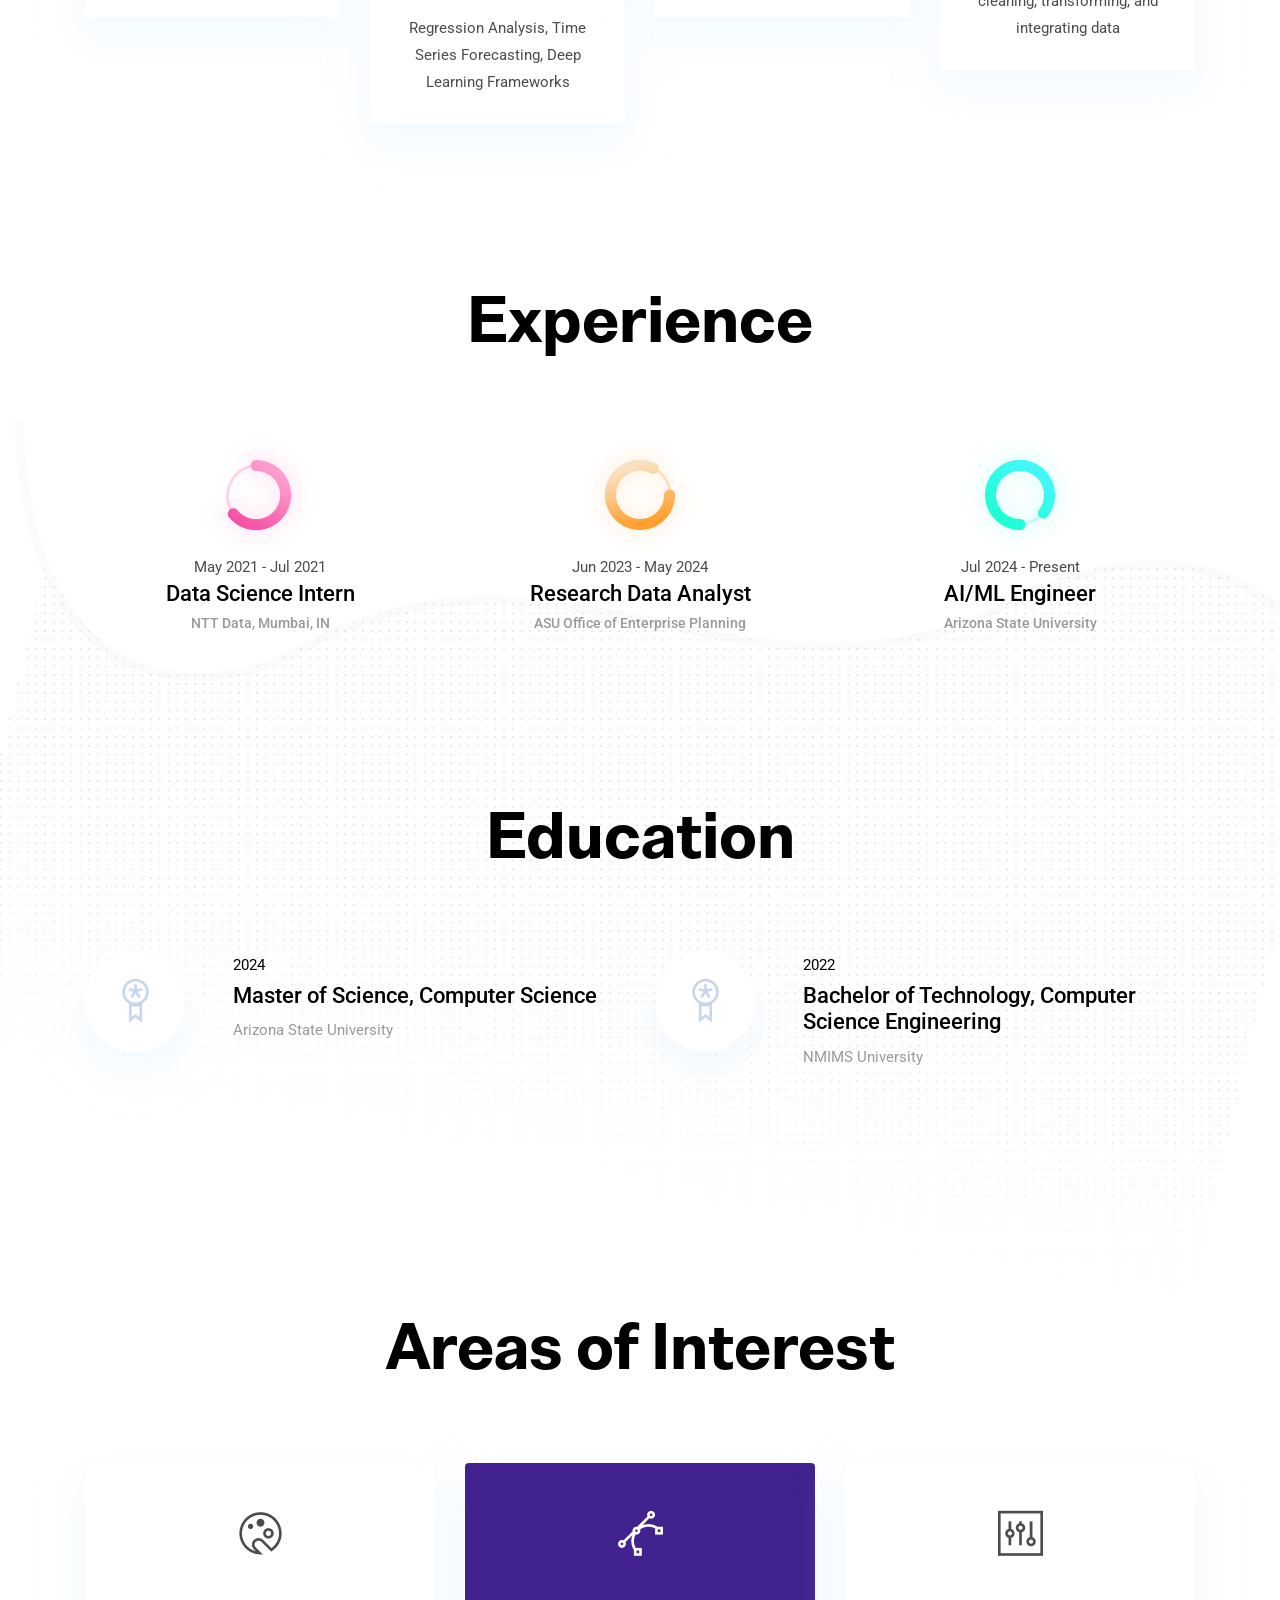
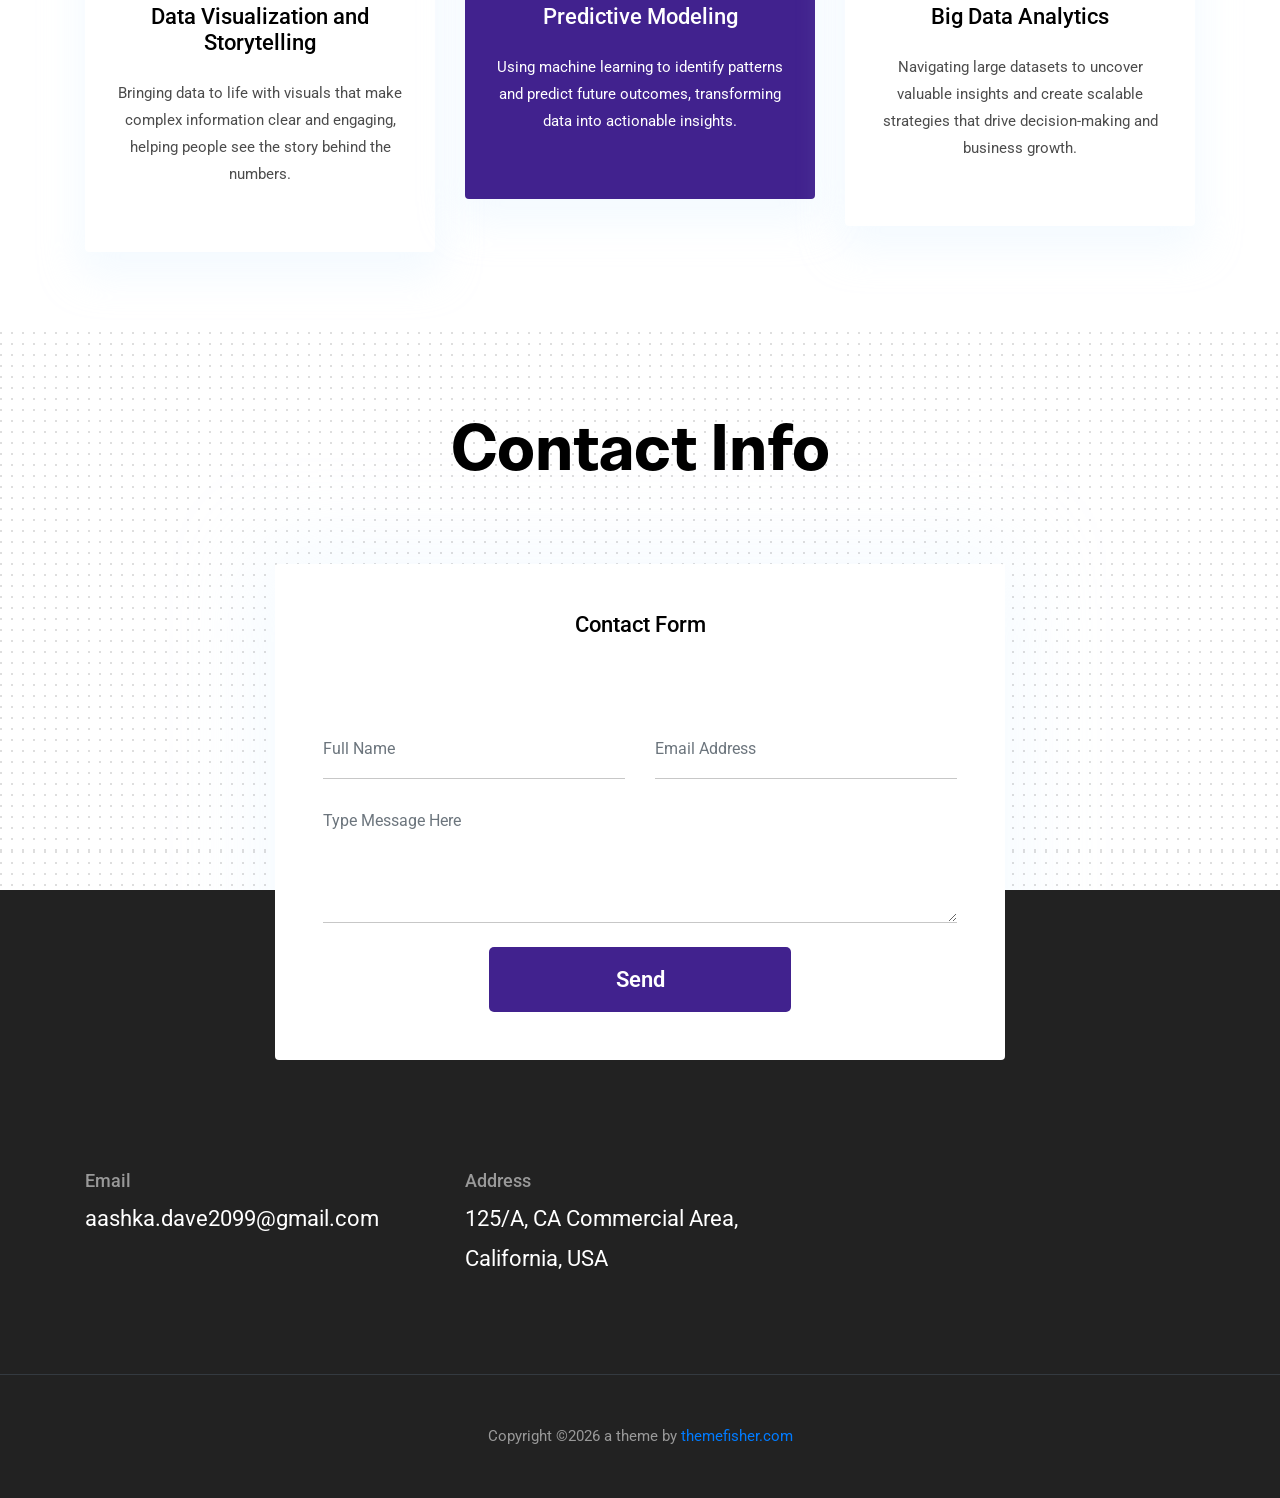
==== commit 1452a57f: "initial commit" ====
--- a/index.html
+++ b/index.html
@@ -1,214 +1,420 @@
-<!DOCTYPE HTML>
-<!--
-	Editorial by HTML5 UP
-	html5up.net | @ajlkn
-	Free for personal and commercial use under the CCA 3.0 license (html5up.net/license)
--->
-<html>
-	<head>
-		<title>Aashka Dave</title>
-		<meta charset="utf-8" />
-		<meta name="viewport" content="width=device-width, initial-scale=1, user-scalable=no" />
-		<link rel="stylesheet" href="assets/css/main.css" />
-	</head>
-	<body class="is-preload">
-
-		<!-- Wrapper -->
-			<div id="wrapper">
-
-				<!-- Main -->
-					<div id="main">
-						<div class="inner">
-
-							<!-- Header -->
-								<header id="header">
-									<a href="index.html" class="logo"><strong>Aashka Dave</strong> </a>
-									
-								</header>
-
-							<!-- Banner -->
-								<section id="banner">
-									<div class="content">
-										<header>
-											<h1>Hi, I’m Aashka</h1>
-											<p>a data enthusiast weaving stories from numbers</p>
-										</header>
-										<p>Hi, I'm Aashka, a data enthusiast with a penchant for uncovering stories hidden within numbers. 
-											When I'm not busy crafting insightful narratives from data, you'll find me engrossed in books, exploring the vivid realms of art, or embarking on adventures to new and uncharted places. 
-											Currently pursuing my masters in computer science from Arizona State University, I'm on a quest to bridge the gap between technology and creativity, one dataset at a time.</p>
-										<ul class="actions">
-											<li><a href="#" class="button big">Learn More</a></li>
-										</ul>
-									</div>
-									<span class="image object">
-										<img src="images/profile.jpg" alt="" style="display: block; margin: 0 auto; text-align: center; width: 60% !important; height: 60% !important;"/>
-									</span>
-								</section>
-
-							<!-- Section -->
-								<section>
-									<header class="major">
-										<h2>Areas of Interest
-										</h2>
-									</header>
-									<div class="features">
-										<article>
-											<span class="icon fa-comment fa-xs"></span>
-											<div class="content">
-												<h3>NLP</h3>
-												<p>Extracting insights from language, connecting human communication and data understanding.</p>
-											</div>
-										</article>
-										<article>
-											<span class="icon solid fa-chart-bar fa-xs"></span>
-											<div class="content">
-												<h3>Data Visualization and Storytelling</h3>
-												<p>Crafting stories through visual data, turning numbers into compelling narratives.</p>
-											</div>
-										</article>
-										<article>
-											<span class="icon solid fa-laptop-code fa-xs"></span>
-											<div class="content">
-												<h3>Predictive Modeling</h3>
-												<p>Unveiling insights with machine learning algorithms from complex data patterns.</p>
-											</div>
-										</article>
-										<article>
-											<span class="icon solid fa-database fa-xs"></span>
-											<div class="content">
-												<h3>Big Data Analytics</h3>
-												<p>Handling vast data, developing scalable strategies for actionable insights.</p>
-											</div>
-										</article>
-									</div>
-								</section>
-
-							<!-- Section -->
-								<section>
-									<header class="major">
-										<h2>My work</h2>
-									</header>
-									<div class="posts">
-										<article>
-											<a href="https://public.tableau.com/views/NYCTLCDataset/Dashboard1?:language=en-US&:display_count=n&:origin=viz_share_link" class="image"><img src="images/New york TLC.png" alt="" /></a>
-											<h3>Comprehensive Data Pipeline for Traffic Insights</h3>
-											<p>Created an end-to-end data pipeline for New York TLC dataset, and the creation of a Tableau dashboard, empowering stakeholders with actionable insights for enhancing transportation services and efficiency.</p>
-											<!-- <ul class="actions">
-												<li><a href="tlc.html" class="button">More</a></li>
-											</ul> -->
-										</article>
-										<article>
-											<a href="generic.html" class="image"><img src="images/heatmap.png" alt="" /></a>
-											<h3>TikTok Metrics Mastery: A Data Science Story</h3>
-											<p>Conducted a comprehensive end-to-end analysis of TikTok data, addressing business challenges through data cleaning, exploratory analysis, hypothesis testing, machine learning modeling, and actionable recommendations for strategic decision-making.</p>
-											<!-- <ul class="actions">
-												<li><a href="generic.html" class="button">More</a></li>
-											</ul> -->
-										</article>
-										<article>
-											<a href="generic.html" class="image"><img src="images/fyp.png" alt="" /></a>
-											<h3>Social Media Analytics and Benchmarking</h3>
-											<p>Engineered an Social Media Analytics platform, featuring an interactive dashboard enriched with data visualization tools. Employed advanced techniques, including fuzzy logic and machine learning, for influential scoring, topic analysis, and tweet summarization, empowering users to extract actionable insights from social media data.</p>
-											<!-- <ul class="actions">
-												<li><a href="generic.html" class="button">More</a></li>
-											</ul> -->
-										</article>
-										<article>
-											<a href="generic.html" class="image"><img src="images/watchnext.png" alt="" /></a>
-											<h3>WatchNext: a movie recommendation web application</h3>
-											<p>Created a dynamic movie recommendation web application that leverages collaborative filtering and content-based algorithms, providing users with personalized movie suggestions for an enhanced viewing experience.</p>
-											<!-- <ul class="actions">
-												<li><a href="generic.html" class="button">More</a></li>
-											</ul> -->
-										</article>
-										<article>
-											<a href="https://public.tableau.com/views/HarryPotterViz/Dashboard1?:language=en-US&:display_count=n&:origin=viz_share_link" class="image"><img src="images/HarryPotter.png" alt="" /></a>
-											<h3>Wizarding Insights: Exploring the Harry Potter Universe</h3>
-											<p>An immersive Harry Potter dashboard project, unlocking captivating insights and enchanting data trends within the wizarding world.</p>
-											<!-- <ul class="actions">
-												<li><a href="generic.html" class="button">More</a></li>
-											</ul> -->
-										</article>
-										<article>
-											<a href="generic.html" class="image"><img src="images/Cyclistic.png" alt="" /></a>
-											<h3>Google Business Intelligence Specialization</h3>
-											<p>Gained expertise in BI roles, data modeling, ETL processes, data visualization, and dashboard design to deliver actionable insights and enhance decision-making within organizations.</p>
-											<!-- <ul class="actions">
-												<li><a href="generic.html" class="button">More</a></li>
-											</ul> -->
-										</article>
-						
-									</div>
-								</section>
-
-						</div>
-					</div>
-
-				<!-- Sidebar -->
-					<div id="sidebar">
-						<div class="inner">
-
-							<!-- Section -->
-							<section>
-								<header class="major">
-									<h2>Educational Background</h2>
-								</header>
-								<ul class="contact">
-									<li class="icon solid fa-graduation-cap"><strong>Arizona State University</strong>, Tempe, AZ
-										<p>Master of Science, Computer Science<br>
-										</p>
-									</li>
-									<li class="icon solid fa-graduation-cap"><strong>NMIMS University</strong>, Mumbai, India
-										<p>Bachelor of Technology, Computer Engineering <br>
-										<i><a href="https://www.credly.com/badges/56fc47be-b466-4a0d-bb72-592a24620c8d">Minor in Artificial Intelligence and Machine Learning</a> 
-										</i></p>
-									</li>
-								</ul>
-							</section>
-
-							<!-- Section -->
-							<section>
-								<header class="major">
-									<h2>Skill Summary</h2>
-								</header>
-								<ul class="contact">
-								<li class="icon solid fa-terminal"><b>Programming Languages:</b> Python, R, Java, MATLAB</li>
-									<li class="icon solid fa-database"><b>Database Systems and Technologies:</b> MySQL, PostgreSQL, MongoDB, Spark, Firebase, Kafka, Hadoop, Google BigQuery</li>
-									<li class="icon solid fa-chart-bar"><b>Data Visualisation:</b> Tableau, Matplotlib, PowerBi</li>
-									<li class="icon solid fa-code"><b>Libraries and Framework:</b>  Pandas, NumPy, Scikit-learn, TensorFlow, Keras, PyTorch</li>
-									<li class="icon solid fa-cloud"><b>Other: </b> Amazon Web Services (AWS), Google Cloud Platform (GCP), Docker</li>
-								</ul>
-									
-							</section>
-
-							<!-- Section -->
-								<section>
-									<header class="major">
-										<h2>Get in touch</h2>
-									</header>
-									<p>I am eager to leverage my skills and passion for data to contribute to challenging and innovative projects in the fields of data analysis, data science, and data engineering. Let's connect and explore opportunities to collaborate on exciting data-driven endeavors.</p>
-									<ul class="contact">
-										<li class="icon solid fa-envelope"><a href="mailto:aashka.dave2099@gmail.com">Send an Email!</a></li>
-										<li class="icon brands fa-linkedin"><a href="https://www.linkedin.com/in/aashka-dave-1718481a4/">Connect on LinkedIn</a></li>
-									</ul>
-								</section>
-
-							<!-- Footer -->
-								<footer id="footer">
-									<p class="copyright">&copy; Untitled. All rights reserved. Demo Images: <a href="https://unsplash.com">Unsplash</a>. Design: <a href="https://html5up.net">HTML5 UP</a>.</p>
-								</footer>
-
-						</div>
-					</div>
-
-			</div>
-
-		<!-- Scripts -->
-			<script src="assets/js/jquery.min.js"></script>
-			<script src="assets/js/browser.min.js"></script>
-			<script src="assets/js/breakpoints.min.js"></script>
-			<script src="assets/js/util.js"></script>
-			<script src="assets/js/main.js"></script>
-
-	</body>
+<!DOCTYPE html>
+<html lang="zxx">
+
+<head>
+  <meta charset="utf-8">
+  <title>Aashka Dave Portfolio</title>
+
+  <!-- mobile responsive meta -->
+  <meta name="viewport" content="width=device-width, initial-scale=1">
+  <meta name="viewport" content="width=device-width, initial-scale=1, maximum-scale=1">
+  
+  <!-- ** Plugins Needed for the Project ** -->
+  <!-- Bootstrap -->
+  <link rel="stylesheet" href="plugins/bootstrap/bootstrap.min.css">
+  <!-- slick slider -->
+  <link rel="stylesheet" href="plugins/slick/slick.css">
+  <!-- themefy-icon -->
+  <link rel="stylesheet" href="plugins/themify-icons/themify-icons.css">
+
+  <!-- Main Stylesheet -->
+  <link href="css/style.css" rel="stylesheet">
+  
+  <!--Favicon-->
+  <link rel="shortcut icon" href="images/favicon.ico" type="image/x-icon">
+  <link rel="icon" href="images/favicon.ico" type="image/x-icon">
+
+</head>
+
+<body>
+  
+
+<header class="navigation fixed-top">
+  <nav class="navbar navbar-expand-lg navbar-dark">
+    <button class="navbar-toggler" type="button" data-toggle="collapse" data-target="#navigation"
+      aria-controls="navigation" aria-expanded="false" aria-label="Toggle navigation">
+      <span class="navbar-toggler-icon"></span>
+    </button>
+
+    <div class="collapse navbar-collapse text-center" id="navigation">
+      <ul class="navbar-nav ml-auto">
+        <li class="nav-item active">
+          <a class="nav-link" href="index.html">Home</a>
+        </li>
+        <li class="nav-item">
+          <a class="nav-link" href="about.html">About</a>
+        </li>
+        <li class="nav-item">
+          <a class="nav-link" href="about.html">Education</a>
+        </li>
+        <li class="nav-item">
+          <a class="nav-link" href="about.html">Experience</a>
+        </li>
+        <li class="nav-item">
+          <a class="nav-link" href="portfolio.html">Portfolio</a>
+        </li>
+        <li class="nav-item">
+          <a class="nav-link" href="contact.html">Contact</a>
+        </li>
+      </ul>
+    </div>
+  </nav>
+</header>
+
+<!-- hero area -->
+<section class="hero-area bg-primary" id="parallax">
+  <div class="container">
+    <div class="row">
+      <div class="col-lg-11 mx-auto">
+        <h1 class="text-white font-tertiary">Hi! I’m <br> Aashka <br> </h1>
+      </div>
+    </div>
+  </div>
+  <div class="layer-bg w-100">
+    <img class="img-fluid w-100" src="images/illustrations/leaf-bg.png" alt="bg-shape">
+  </div>
+  <div class="layer" id="l2">
+    <img src="images/illustrations/dots-cyan.png" alt="bg-shape">
+  </div>
+  <div class="layer" id="l3">
+    <img src="images/illustrations/leaf-orange.png" alt="bg-shape">
+  </div>
+  <div class="layer" id="l4">
+    <img src="images/illustrations/dots-orange.png" alt="bg-shape">
+  </div>
+  <div class="layer" id="l5">
+    <img src="images/illustrations/leaf-yellow.png" alt="bg-shape">
+  </div>
+  <div class="layer" id="l6">
+    <img src="images/illustrations/leaf-cyan.png" alt="bg-shape">
+  </div>
+  <div class="layer" id="l7">
+    <img src="images/illustrations/dots-group-orange.png" alt="bg-shape">
+  </div>
+  <div class="layer" id="l8">
+    <img src="images/illustrations/leaf-pink-round.png" alt="bg-shape">
+  </div>
+  <div class="layer" id="l9">
+    <img src="images/illustrations/leaf-cyan-2.png" alt="bg-shape">
+  </div>
+  <!-- social icon -->
+  <ul class="list-unstyled ml-5 mt-3 position-relative zindex-1">
+    <li class="mb-3"><a class="text-white" href="#"><i class="ti-linkedin"></i></a></li>
+    <li class="mb-3"><a class="text-white" href="#"><i class="ti-vsco"></i></a></li>
+  </ul>
+  <!-- /social icon -->
+</section>
+<!-- /hero area -->
+
+<!-- about -->
+<section class="section">
+  <div class="container">
+    <div class="row">
+      <div class="col-lg-10 mx-auto text-center">
+        <p class="font-secondary paragraph-lg text-dark">I'm a recent M.S. graduate in Computer Science from Arizona State University with a 
+          passion for turning data into insights that shape products and drive business decisions. I'm excited to apply my skills in analytics and AI to solve real-world challenges 
+          and create impact through thoughtful, data-driven strategies.</p>
+        <a href="about.html" class="btn btn-transparent">know more</a>
+      </div>
+    </div>
+  </div>
+</section>
+<!-- /about -->
+
+<!-- skills -->
+<section class="section">
+  <div class="container">
+    <div class="row">
+      <div class="col-lg-12 text-center">
+        <h2 class="section-title">Skills</h2>
+      </div>
+      <div class="col-lg-3 col-sm-6 mb-4 mb-lg-0">
+        <div class="card shadow text-center">
+          <div class="position-relative rounded-top progress-wrapper" data-color="#fdb157">
+            <div class="wave" data-progress="90%"></div>
+          </div>
+          <div class="card-footer bg-white">
+            <h4 class="card-title">Programming Skills</h4>
+            <p>
+              Python, R, SQL
+            </p>
+          </div>
+        </div>
+      </div>
+      <div class="col-lg-3 col-sm-6 mb-4 mb-lg-0">
+        <div class="card shadow text-center">
+          <div class="position-relative rounded-top progress-wrapper" data-color="#9473e6">
+            <div class="wave" data-progress="60%"></div>
+          </div>
+          <div class="card-footer bg-white">
+            <h4 class="card-title">Statistical Analysis and Machine Learning</h4>
+            <p>
+              Regression Analysis, Time Series Forecasting, Deep Learning Frameworks
+            </p>
+          </div>
+        </div>
+      </div>
+      <div class="col-lg-3 col-sm-6 mb-4 mb-lg-0">
+        <div class="card shadow text-center">
+          <div class="position-relative rounded-top progress-wrapper" data-color="#bdecf6">
+            <div class="wave" data-progress="80%"></div>
+          </div>
+          <div class="card-footer bg-white">
+            <h4 class="card-title">Data Visualization</h4>
+            <p>
+              Tableau, Power BI, matplotlib
+            </p>
+          </div>
+        </div>
+      </div>
+      <div class="col-lg-3 col-sm-6 mb-4 mb-lg-0">
+        <div class="card shadow text-center">
+          <div class="position-relative rounded-top progress-wrapper" data-color="#ffbcaa">
+            <div class="wave" data-progress="70%"></div>
+          </div>
+          <div class="card-footer bg-white">
+            <h4 class="card-title">Data Wrangling and ETL</h4>
+            <p>
+              cleaning, transforming, and integrating data
+            </p>
+          </div>
+        </div>
+      </div>
+    </div>
+  </div>
+</section>
+<!-- /skills -->
+
+<!-- experience -->
+<section class="section">
+  <div class="container">
+    <div class="row justify-content-around">
+      <div class="col-lg-12 text-center">
+        <h2 class="section-title">Experience</h2>
+      </div>
+      <div class="col-lg-3 col-md-4 text-center">
+        <img src="images/experience/icon-1.png" alt="icon">
+        <p class="mb-0">May 2021 - Jul 2021</p>
+        <h4>Data Science Intern</h4>
+        <h6 class="text-light">NTT Data, Mumbai, IN</h6>
+      </div>
+      <div class="col-lg-3 col-md-4 text-center">
+        <img src="images/experience/icon-2.png" alt="icon">
+        <p class="mb-0">Jun 2023 - May 2024</p>
+        <h4>Research Data Analyst</h4>
+        <h6 class="text-light">ASU Office of Enterprise Planning</h6>
+      </div>
+      <div class="col-lg-3 col-md-4 text-center">
+        <img src="images/experience/icon-3.png" alt="icon">
+        <p class="mb-0">Jul 2024 - Present</p>
+        <h4>AI/ML Engineer</h4>
+        <h6 class="text-light">Arizona State University</h6>
+      </div>
+    </div>
+  </div>
+</section>
+<!-- ./experience -->
+
+<!-- education -->
+<section class="section position-relative">
+  <div class="container">
+    <div class="row">
+      <div class="col-lg-12 text-center">
+        <h2 class="section-title">Education</h2>
+      </div>
+      <div class="col-lg-6 col-md-6 mb-80">
+        <div class="d-flex">
+          <div class="mr-lg-5 mr-3">
+            <i class="ti-medall icon icon-light icon-bg bg-white shadow rounded-circle d-block"></i>
+          </div>
+          <div>
+            <p class="text-dark mb-1">2024</p>
+            <h4>Master of Science, Computer Science</h4>
+            <p class="mb-0 text-light">Arizona State University</p>
+          </div>
+        </div>
+      </div>
+      <div class="col-lg-6 col-md-6 mb-80">
+        <div class="d-flex">
+          <div class="mr-lg-5 mr-3">
+            <i class="ti-medall icon icon-light icon-bg bg-white shadow rounded-circle d-block"></i>
+          </div>
+          <div>
+            <p class="text-dark mb-1">2022</p>
+            <h4>Bachelor of Technology, Computer Science Engineering</h4>
+            <p class="mb-0 text-light">NMIMS University</p>
+          </div>
+        </div>
+      </div>
+      </div>
+    </div>
+  </div>
+  <!-- bg image -->
+  <img class="img-fluid edu-bg-image w-100" src="images/backgrounds/education-bg.png" alt="bg-image">
+</section>
+<!-- /education -->
+
+<!-- services -->
+<section class="section">
+  <div class="container">
+    <div class="row">
+      <div class="col-12 text-center">
+        <h2 class="section-title">Areas of Interest</h2>
+      </div>
+      <div class="col-md-4 mb-4 mb-md-0">
+        <div class="card hover-shadow shadow">
+          <div class="card-body text-center px-4 py-5">
+            <i class="ti-palette icon mb-5 d-inline-block"></i>
+            <h4 class="mb-4">Data Visualization and Storytelling</h4>
+            <p>Bringing data to life with visuals that make complex information clear and engaging, 
+              helping people see the story behind the numbers.</p>
+          </div>
+        </div>
+      </div>
+      <div class="col-md-4 mb-4 mb-md-0">
+        <div class="card active-bg-primary hover-shadow shadow">
+          <div class="card-body text-center px-4 py-5">
+            <i class="ti-vector icon mb-5 d-inline-block"></i>
+            <h4 class="mb-4">Predictive Modeling</h4>
+            <p>Using machine learning to identify patterns and predict future outcomes, 
+              transforming data into actionable insights.</p>
+          </div>
+        </div>
+      </div>
+      <div class="col-md-4 mb-4 mb-md-0">
+        <div class="card hover-shadow shadow">
+          <div class="card-body text-center px-4 py-5">
+            <i class="ti-panel icon mb-5 d-inline-block"></i>
+            <h4 class="mb-4">Big Data Analytics</h4>
+            <p>Navigating large datasets to uncover valuable insights and create scalable strategies 
+              that drive decision-making and business growth.</p>
+          </div>
+        </div>
+      </div>
+    </div>
+  </div>
+</section>
+<!-- /services -->
+
+<!-- blog -->
+<!--section class="section">
+  <div class="container">
+    <div class="row">
+      <div class="col-12 text-center">
+        <h2 class="section-title">Blogs</h2>
+      </div>
+      <div class="col-lg-4 col-sm-6 mb-4 mb-lg-0">
+        <article class="card shadow">
+          <img class="rounded card-img-top" src="images/blog/post-3.jpg" alt="post-thumb">
+          <div class="card-body">
+            <h4 class="card-title"><a class="text-dark" href="blog-single.html">Amazon increase income 1.5 Million</a>
+            </h4>
+            <p class="cars-text">Lorem ipsum dolor sit amet, consectetur adipisicing elit, sed do eiusmod tempor
+              incididunt ut labore et
+              dolore magna aliqua.</p>
+            <a href="blog-single.html" class="btn btn-xs btn-primary">Read More</a>
+          </div>
+        </article>
+      </div>
+      <div class="col-lg-4 col-sm-6 mb-4 mb-lg-0">
+        <article class="card shadow">
+          <img class="rounded card-img-top" src="images/blog/post-4.jpg" alt="post-thumb">
+          <div class="card-body">
+            <h4 class="card-title"><a class="text-dark" href="blog-single.html">Amazon increase income 1.5 Million</a>
+            </h4>
+            <p class="cars-text">Lorem ipsum dolor sit amet, consectetur adipisicing elit, sed do eiusmod tempor
+              incididunt ut labore et
+              dolore magna aliqua.</p>
+            <a href="blog-single.html" class="btn btn-xs btn-primary">Read More</a>
+          </div>
+        </article>
+      </div>
+      <div class="col-lg-4 col-sm-6 mb-4 mb-lg-0">
+        <article class="card shadow">
+          <img class="rounded card-img-top" src="images/blog/post-2.jpg" alt="post-thumb">
+          <div class="card-body">
+            <h4 class="card-title"><a class="text-dark" href="blog-single.html">Amazon increase income 1.5 Million</a>
+            </h4>
+            <p class="cars-text">Lorem ipsum dolor sit amet, consectetur adipisicing elit, sed do eiusmod tempor
+              incididunt ut labore et
+              dolore magna aliqua.</p>
+            <a href="blog-single.html" class="btn btn-xs btn-primary">Read More</a>
+          </div>
+        </article>
+      </div>
+    </div>
+  </div>
+</section-->
+<!-- /blog -->
+
+<!-- contact -->
+<section class="section section-on-footer" data-background="images/backgrounds/bg-dots.png">
+  <div class="container">
+    <div class="row">
+      <div class="col-12 text-center">
+        <h2 class="section-title">Contact Info</h2>
+      </div>
+      <div class="col-lg-8 mx-auto">
+        <div class="bg-white rounded text-center p-5 shadow-down">
+          <h4 class="mb-80">Contact Form</h4>
+          <form action="#" class="row">
+            <div class="col-md-6">
+              <input type="text" id="name" name="name" placeholder="Full Name" class="form-control px-0 mb-4">
+            </div>
+            <div class="col-md-6">
+              <input type="email" id="email" name="email" placeholder="Email Address" class="form-control px-0 mb-4">
+            </div>
+            <div class="col-12">
+              <textarea name="message" id="message" class="form-control px-0 mb-4"
+                placeholder="Type Message Here"></textarea>
+            </div>
+            <div class="col-lg-6 col-10 mx-auto">
+              <button class="btn btn-primary w-100">send</button>
+            </div>
+          </form>
+        </div>
+      </div>
+    </div>
+  </div>
+</section>
+<!-- /contact -->
+
+<!-- footer -->
+<footer class="bg-dark footer-section">
+  <div class="section">
+    <div class="container">
+      <div class="row">
+        <div class="col-md-4">
+          <h5 class="text-light">Email</h5>
+          <p class="text-white paragraph-lg font-secondary">aashka.dave2099@gmail.com</p>
+        </div>
+        <div class="col-md-4">
+          <h5 class="text-light">Address</h5>
+          <p class="text-white paragraph-lg font-secondary">125/A, CA Commercial Area, California, USA</p>
+        </div>
+      </div>
+    </div>
+  </div>
+  <div class="border-top text-center border-dark py-5">
+    <p class="mb-0 text-light">Copyright ©<script>
+        var CurrentYear = new Date().getFullYear()
+        document.write(CurrentYear)
+      </script> a theme by <a href="themefisher.com">themefisher.com</a></p>
+  </div>
+</footer>
+<!-- /footer -->
+
+<!-- jQuery -->
+<script src="plugins/jQuery/jquery.min.js"></script>
+<!-- Bootstrap JS -->
+<script src="plugins/bootstrap/bootstrap.min.js"></script>
+<!-- slick slider -->
+<script src="plugins/slick/slick.min.js"></script>
+<!-- filter -->
+<script src="plugins/shuffle/shuffle.min.js"></script>
+
+<!-- Main Script -->
+<script src="js/script.js"></script>
+
+</body>
 </html>
--- a/css/style.css
+++ b/css/style.css
@@ -0,0 +1,911 @@
+/*!------------------------------------------------------------------
+[MAIN STYLESHEET]
+
+PROJECT:	Project Name
+VERSION:	Versoin Number
+-------------------------------------------------------------------*/
+/*------------------------------------------------------------------
+[TABLE OF CONTENTS]
+-------------------------------------------------------------------*/
+/*  typography */
+@import url("https://fonts.googleapis.com/css?family=Playfair+Display:400,700|Roboto:300,400,500,700");
+@font-face {
+  font-family: 'BwNistaInt-xBd';
+  src: url("../plugins/fonts/BwNistaInt-xBd.woff") format("woff");
+  font-style: normal;
+  font-display: swap;
+}
+
+body {
+  line-height: 1.2;
+  font-family: "Roboto", sans-serif;
+  -webkit-font-smoothing: antialiased;
+  font-size: 15px;
+  color: #4c4c4c;
+}
+
+p, .paragraph {
+  font-weight: 400;
+  color: #4c4c4c;
+  font-size: 15px;
+  line-height: 1.8;
+  font-family: "Roboto", sans-serif;
+}
+
+p-lg, .paragraph-lg {
+  font-size: 22px;
+}
+
+h1, h2, h3, h4, h5, h6 {
+  color: #000;
+  font-family: "Roboto", sans-serif;
+  line-height: 1.2;
+}
+
+h1, .h1 {
+  font-size: 80px;
+}
+
+@media (max-width: 991px) {
+  h1, .h1 {
+    font-size: 65px;
+  }
+}
+
+h2, .h2 {
+  font-size: 60px;
+}
+
+@media (max-width: 991px) {
+  h2, .h2 {
+    font-size: 50px;
+  }
+}
+
+h3, .h3 {
+  font-size: 40px;
+}
+
+h4, .h4 {
+  font-size: 22px;
+}
+
+h5, .h5 {
+  font-size: 18px;
+}
+
+h6, .h6 {
+  font-size: 14px;
+}
+
+/* Button style */
+.btn {
+  font-size: 22px;
+  font-family: "Roboto", sans-serif;
+  text-transform: capitalize;
+  padding: 16px 44px;
+  border-radius: 5px;
+  font-weight: 600;
+  border: 0;
+  position: relative;
+  z-index: 1;
+  transition: .2s ease;
+}
+
+.btn:focus {
+  outline: 0;
+  box-shadow: none !important;
+}
+
+.btn:active {
+  box-shadow: none;
+}
+
+.btn-sm {
+  font-size: 15px;
+  padding: 10px 30px;
+}
+
+.btn-xs {
+  padding: 5px 10px;
+  font-size: 15px;
+}
+
+.btn-primary {
+  background: #41228e;
+  color: #fff;
+}
+
+.btn-primary:active {
+  background: #542cb7 !important;
+}
+
+.btn-primary:hover {
+  background: #542cb7;
+}
+
+.btn-primary.focus, .btn-primary.active {
+  background: #542cb7 !important;
+  box-shadow: none !important;
+}
+
+.btn-transparent {
+  background: transparent;
+  color: #41228e;
+  font-weight: bold;
+}
+
+.btn-transparent:active, .btn-transparent:hover {
+  color: #41228e;
+}
+
+body {
+  background-color: #fff;
+  overflow-x: hidden;
+}
+
+::-moz-selection {
+  background: #542cb7;
+  color: #fff;
+}
+
+::selection {
+  background: #542cb7;
+  color: #fff;
+}
+
+/* preloader */
+.preloader {
+  position: fixed;
+  top: 0;
+  left: 0;
+  right: 0;
+  bottom: 0;
+  background-color: #fff;
+  z-index: 999;
+  display: flex;
+  align-items: center;
+  justify-content: center;
+}
+
+ol,
+ul {
+  list-style-type: none;
+  margin: 0px;
+}
+
+img {
+  vertical-align: middle;
+  border: 0;
+}
+
+a,
+a:hover,
+a:focus {
+  text-decoration: none;
+}
+
+a,
+button,
+select {
+  cursor: pointer;
+  transition: .2s ease;
+}
+
+a:focus,
+button:focus,
+select:focus {
+  outline: 0;
+}
+
+a.text-dark:hover {
+  color: #41228e !important;
+}
+
+a:hover {
+  color: #41228e;
+}
+
+.slick-slide {
+  outline: 0;
+}
+
+.section {
+  padding-top: 80px;
+  padding-bottom: 80px;
+}
+
+.section-title {
+  margin-bottom: 80px;
+  font-family: "BwNistaInt-xBd";
+}
+
+.bg-cover {
+  background-size: cover;
+  background-position: center center;
+  background-repeat: no-repeat;
+}
+
+/* overlay */
+.overlay {
+  position: relative;
+}
+
+.overlay::before {
+  position: absolute;
+  content: '';
+  height: 100%;
+  width: 100%;
+  top: 0;
+  left: 0;
+  background: #000;
+  opacity: .5;
+}
+
+.outline-0 {
+  outline: 0 !important;
+}
+
+.d-unset {
+  display: unset !important;
+}
+
+.bg-primary {
+  background: #41228e !important;
+}
+
+.bg-gray {
+  background: #eaeaea !important;
+}
+
+.text-primary {
+  color: #41228e !important;
+}
+
+.text-color {
+  color: #4c4c4c;
+}
+
+.text-dark {
+  color: #000 !important;
+}
+
+.text-light {
+  color: #999999 !important;
+}
+
+.mb-10 {
+  margin-bottom: 10px !important;
+}
+
+.mb-20 {
+  margin-bottom: 20px !important;
+}
+
+.mb-30 {
+  margin-bottom: 30px !important;
+}
+
+.mb-40 {
+  margin-bottom: 40px !important;
+}
+
+.mb-50 {
+  margin-bottom: 50px !important;
+}
+
+.mb-60 {
+  margin-bottom: 60px !important;
+}
+
+.mb-70 {
+  margin-bottom: 70px !important;
+}
+
+.mb-80 {
+  margin-bottom: 80px !important;
+}
+
+.mb-90 {
+  margin-bottom: 90px !important;
+}
+
+.mb-100 {
+  margin-bottom: 100px !important;
+}
+
+.zindex-1 {
+  z-index: 1;
+}
+
+.rounded-lg {
+  border-radius: 15px;
+}
+
+.overflow-hidden {
+  overflow: hidden;
+}
+
+.font-secondary {
+  font-family: "Roboto", sans-serif !important;
+}
+
+.font-tertiary {
+  font-family: "BwNistaInt-xBd" !important;
+}
+
+.shadow {
+  box-shadow: 0px 18px 39.1px 6.9px rgba(224, 241, 255, 0.34) !important;
+}
+
+.bg-dark {
+  background-color: #222222 !important;
+}
+
+/* icon */
+.icon {
+  font-size: 45px;
+}
+
+.icon-bg {
+  height: 100px;
+  width: 100px;
+  line-height: 100px;
+  text-align: center;
+}
+
+.icon-light {
+  color: #c8d5ef;
+}
+
+/* /icon */
+/* slick slider */
+.slick-dots {
+  text-align: center;
+  padding-left: 0;
+}
+
+.slick-dots li {
+  display: inline-block;
+  margin: 2px;
+}
+
+.slick-dots li.slick-active button {
+  background: #fff;
+  width: 25px;
+}
+
+.slick-dots li button {
+  height: 6px;
+  width: 12px;
+  background: rgba(255, 255, 255, 0.5);
+  color: transparent;
+  border-radius: 10px;
+  overflow: hidden;
+  transition: .2s ease;
+  border: 0;
+}
+
+/* /slick slider */
+/* form */
+.form-control {
+  border: 0;
+  border-radius: 0;
+  border-bottom: 1px solid #c7c7c7;
+  height: 60px;
+}
+
+.form-control:focus {
+  border-color: #41228e;
+  outline: 0;
+  box-shadow: none !important;
+}
+
+textarea.form-control {
+  height: 120px;
+}
+
+/* /form */
+/* card */
+.card {
+  border: 0;
+}
+
+.card-header {
+  border: 0;
+}
+
+.card-footer {
+  border: 0;
+}
+
+/* /card */
+.navigation {
+  padding: 40px 130px;
+  transition: .3s ease;
+}
+
+.navigation.nav-bg {
+  background-color: #41228e;
+  padding: 15px 100px;
+}
+
+@media (max-width: 991px) {
+  .navigation.nav-bg {
+    padding: 15px 20px;
+  }
+}
+
+@media (max-width: 991px) {
+  .navigation {
+    padding: 20px;
+    background: #41228e;
+  }
+}
+
+.navbar .nav-item .nav-link {
+  font-family: "BwNistaInt-xBd";
+  text-transform: uppercase;
+  padding: 15px;
+}
+
+.navbar .nav-item.active {
+  font-weight: bold;
+}
+
+.navbar-dark .navbar-nav .nav-link {
+  color: #fff;
+}
+
+.hero-area {
+  background-image: url('/images/illustrations/background.png');
+  padding: 300px 0 200px;
+  position: relative;
+}
+
+@media (max-width: 767px) {
+  .hero-area {
+    padding: 250px 0 150px;
+    overflow: hidden;
+  }
+}
+
+.hero-area h1 {
+  position: relative;
+  z-index: 2;
+}
+
+.layer {
+  position: absolute;
+  z-index: 1;
+}
+
+#l1 {
+  bottom: 0;
+  left: 0;
+}
+
+#l2 {
+  top: 190px;
+  left: -250px;
+}
+
+#l3 {
+  top: 200px;
+  left: 40%;
+}
+
+#l4 {
+  top: 200px;
+  right: 40%;
+}
+
+#l5 {
+  top: 100px;
+  right: -150px;
+}
+
+#l6 {
+  bottom: -20px;
+  left: 10%;
+}
+
+#l7 {
+  bottom: 100px;
+  left: 20%;
+}
+
+#l8 {
+  bottom: 160px;
+  right: 45%;
+}
+
+#l9 {
+  bottom: 100px;
+  right: -10px;
+}
+
+.layer-bg {
+  position: absolute;
+  bottom: 0;
+  left: 0;
+}
+
+/* skills */
+.progress-wrapper {
+  height: 130px;
+  overflow: hidden;
+}
+
+.wave {
+  position: absolute;
+  width: 100%;
+  height: 100%;
+}
+
+.wave::before, .wave::after {
+  content: "";
+  position: absolute;
+  width: 800px;
+  height: 800px;
+  bottom: 0;
+  left: 50%;
+  background-color: rgba(255, 255, 255, 0.4);
+  border-radius: 45%;
+  -webkit-transform: translateX(-50%) rotate(0);
+          transform: translateX(-50%) rotate(0);
+  -webkit-animation: rotate 6s linear infinite;
+          animation: rotate 6s linear infinite;
+  z-index: 10;
+}
+
+.wave::after {
+  border-radius: 47%;
+  background-color: rgba(255, 255, 255, 0.9);
+  -webkit-transform: translateX(-50%) rotate(0);
+          transform: translateX(-50%) rotate(0);
+  -webkit-animation: rotate 10s linear -5s infinite;
+          animation: rotate 10s linear -5s infinite;
+  z-index: 20;
+}
+
+@-webkit-keyframes rotate {
+  50% {
+    -webkit-transform: translateX(-50%) rotate(180deg);
+            transform: translateX(-50%) rotate(180deg);
+  }
+  100% {
+    -webkit-transform: translateX(-50%) rotate(360deg);
+            transform: translateX(-50%) rotate(360deg);
+  }
+}
+
+@keyframes rotate {
+  50% {
+    -webkit-transform: translateX(-50%) rotate(180deg);
+            transform: translateX(-50%) rotate(180deg);
+  }
+  100% {
+    -webkit-transform: translateX(-50%) rotate(360deg);
+            transform: translateX(-50%) rotate(360deg);
+  }
+}
+
+/* /skills */
+/* education */
+.edu-bg-image {
+  position: absolute;
+  left: 0;
+  top: -300px;
+  z-index: -1;
+}
+
+/* /education */
+/* service */
+.hover-bg-primary {
+  transition: .3s ease;
+}
+
+.hover-bg-primary:hover {
+  background: #41228e;
+}
+
+.hover-bg-primary:hover * {
+  color: #fff;
+}
+
+.active-bg-primary {
+  transition: .3s ease;
+  background: #41228e;
+}
+
+.active-bg-primary * {
+  color: #fff;
+}
+
+.hover-shadow {
+  transition: .2s ease;
+}
+
+.hover-shadow:hover {
+  box-shadow: 0px 18px 40px 8px rgba(224, 241, 255, 0.54) !important;
+}
+
+/* /service */
+/* portfolio */
+.hover-wrapper {
+  overflow: hidden;
+}
+
+.hover-wrapper img {
+  transition: .3s ease;
+  -webkit-transform: scale(1.1);
+          transform: scale(1.1);
+}
+
+.hover-wrapper:hover img {
+  -webkit-transform: scale(1);
+          transform: scale(1);
+}
+
+.hover-wrapper:hover .hover-overlay {
+  opacity: 1;
+  visibility: visible;
+}
+
+.hover-overlay {
+  position: absolute;
+  height: 100%;
+  width: 100%;
+  border-radius: inherit;
+  top: 0;
+  left: 0;
+  background: rgba(0, 0, 0, 0.3);
+  opacity: 0;
+  visibility: hidden;
+  transition: .3s ease;
+}
+
+.hover-content {
+  position: absolute;
+  top: 50%;
+  -webkit-transform: translateY(-50%);
+          transform: translateY(-50%);
+  left: 0;
+  right: 0;
+  text-align: center;
+}
+
+/* /portfolio */
+/* testimonial */
+.testimonial-content strong {
+  color: #2bfdff;
+  font-weight: normal;
+}
+
+.testimonial-bg-shapes .container {
+  position: relative;
+  z-index: 1;
+}
+
+.testimonial-bg-shapes .bg-map {
+  position: absolute;
+  left: 50%;
+  top: 50%;
+  -webkit-transform: translate(-50%, -50%);
+          transform: translate(-50%, -50%);
+}
+
+.testimonial-bg-shapes .bg-shape-1 {
+  position: absolute;
+  left: 100px;
+  top: -50px;
+}
+
+.testimonial-bg-shapes .bg-shape-2 {
+  position: absolute;
+  right: 150px;
+  top: 50px;
+}
+
+.testimonial-bg-shapes .bg-shape-3 {
+  position: absolute;
+  right: 50px;
+  top: 200px;
+}
+
+.testimonial-bg-shapes .bg-shape-4 {
+  position: absolute;
+  left: 100px;
+  bottom: 200px;
+}
+
+.testimonial-bg-shapes .bg-shape-5 {
+  position: absolute;
+  right: 200px;
+  bottom: -50px;
+}
+
+/* /testimonial */
+/* footer */
+.footer-section {
+  padding-top: 200px;
+}
+
+.section-on-footer {
+  margin-bottom: -250px;
+}
+
+.shadow-down {
+  position: relative;
+}
+
+.shadow-down::before {
+  position: absolute;
+  content: "";
+  box-shadow: 0px 0px 80.75px 14.25px rgba(224, 241, 255, 0.34);
+  height: 100%;
+  width: 100%;
+  left: 0;
+  top: 0;
+  z-index: -1;
+}
+
+/* /footer */
+.card-lg {
+  flex-direction: row-reverse;
+  align-items: center;
+}
+
+@media (max-width: 991px) {
+  .card-lg {
+    flex-direction: column;
+  }
+}
+
+blockquote {
+  display: inline-block;
+  padding: 10px 20px;
+  background: #eaeaea;
+  border-left: 2px solid #41228e;
+  font-style: italic;
+  font-size: 22px;
+}
+
+.content * {
+  margin-bottom: 20px;
+}
+
+.content strong {
+  font-family: "Roboto", sans-serif;
+  font-size: 22px;
+  font-weight: normal;
+  color: #000;
+  display: inherit;
+  line-height: 1.5;
+}
+
+.page-title-alt {
+  padding: 350px 0 70px;
+}
+
+.border-thick {
+  border: 10px solid;
+}
+
+.drag-lg-top {
+  margin-top: -230px;
+}
+
+@media (max-width: 991px) {
+  .drag-lg-top {
+    margin-top: 0;
+  }
+}
+
+.page-title-alt .container {
+  position: relative;
+  z-index: 1;
+}
+
+.page-title-alt .bg-shape-1 {
+  position: absolute;
+  left: 0;
+  top: 0;
+}
+
+.page-title-alt .bg-shape-2 {
+  position: absolute;
+  left: 70px;
+  top: 100px;
+}
+
+.page-title-alt .bg-shape-3 {
+  position: absolute;
+  left: 30%;
+  top: 50px;
+  -webkit-transform: rotate(180deg);
+          transform: rotate(180deg);
+}
+
+.page-title-alt .bg-shape-4 {
+  position: absolute;
+  left: 100px;
+  bottom: 100px;
+}
+
+.page-title-alt .bg-shape-5 {
+  position: absolute;
+  left: 40%;
+  bottom: -25px;
+}
+
+.page-title-alt .bg-shape-6 {
+  position: absolute;
+  bottom: 100px;
+  right: -100px;
+}
+
+.page-title {
+  padding: 250px 0 150px;
+}
+
+.page-title .container {
+  position: relative;
+  z-index: 1;
+}
+
+.page-title .bg-shape-1 {
+  position: absolute;
+  left: 0;
+  bottom: 0;
+  width: 100%;
+}
+
+.page-title .bg-shape-2 {
+  position: absolute;
+  left: -20px;
+  top: -10px;
+}
+
+.page-title .bg-shape-3 {
+  position: absolute;
+  left: 10%;
+  top: 100px;
+}
+
+.page-title .bg-shape-4 {
+  position: absolute;
+  left: 50%;
+  top: -20px;
+}
+
+.page-title .bg-shape-5 {
+  position: absolute;
+  left: 90px;
+  bottom: -50px;
+  -webkit-transform: rotate(180deg);
+          transform: rotate(180deg);
+}
+
+.page-title .bg-shape-6 {
+  position: absolute;
+  right: 20%;
+  bottom: -20px;
+}
+
+.page-title .bg-shape-7 {
+  position: absolute;
+  right: -220px;
+  bottom: -100px;
+}
+
+.filter-controls li {
+  cursor: pointer;
+}
+
+.filter-controls li.active {
+  font-weight: bold;
+}
+
+/*# sourceMappingURL=maps/style.css.map */
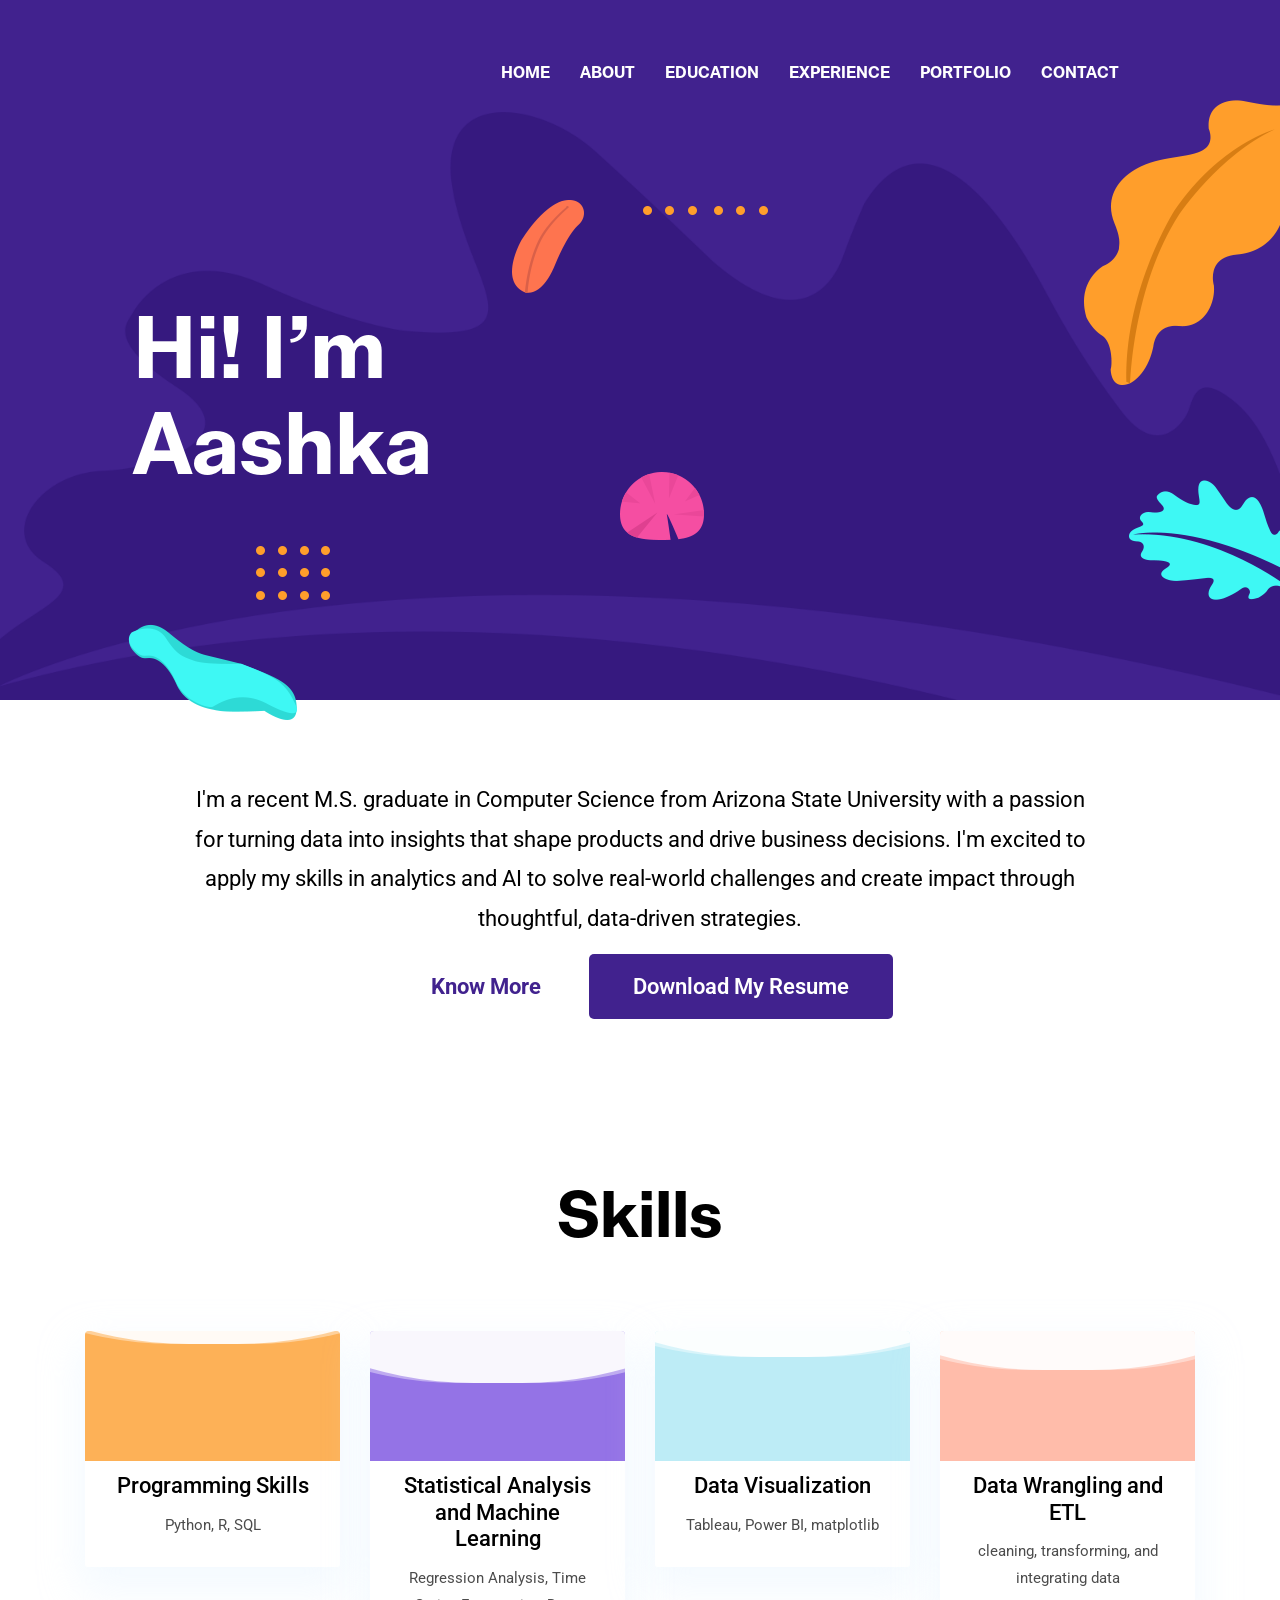
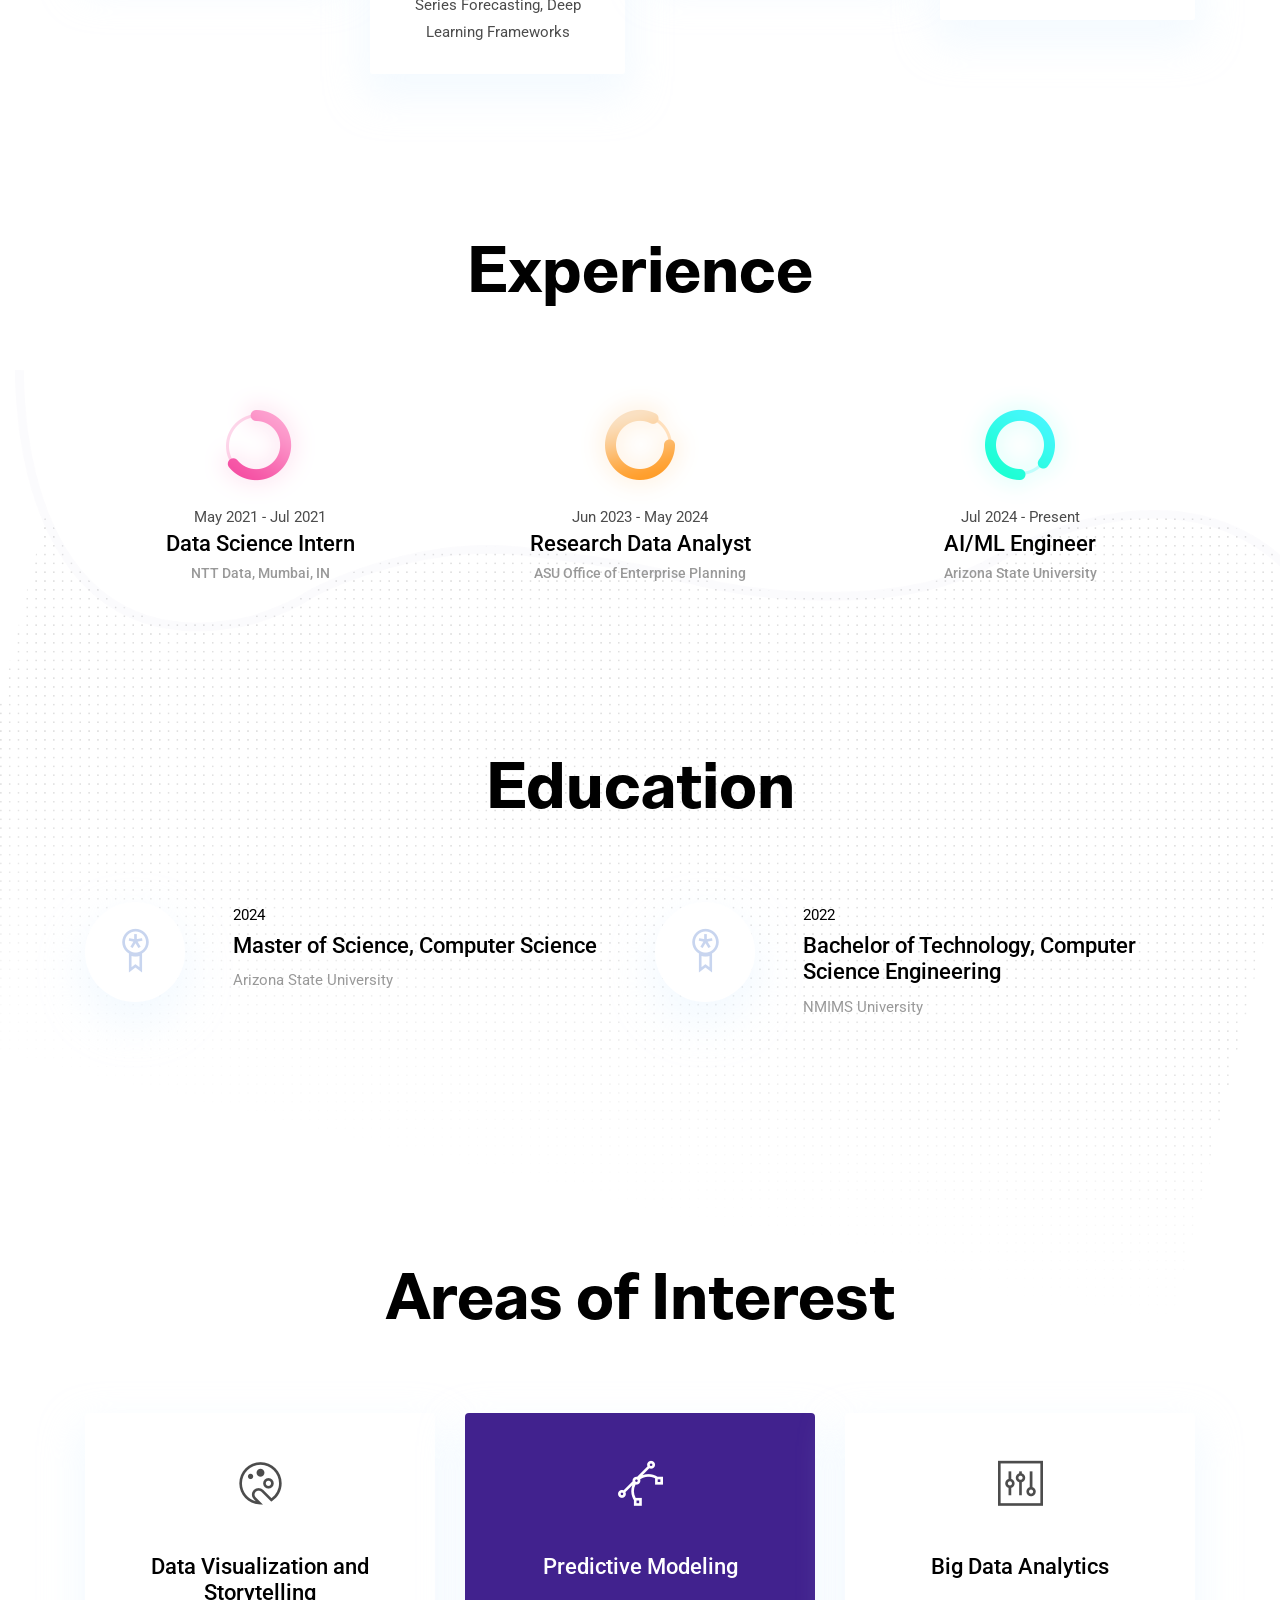
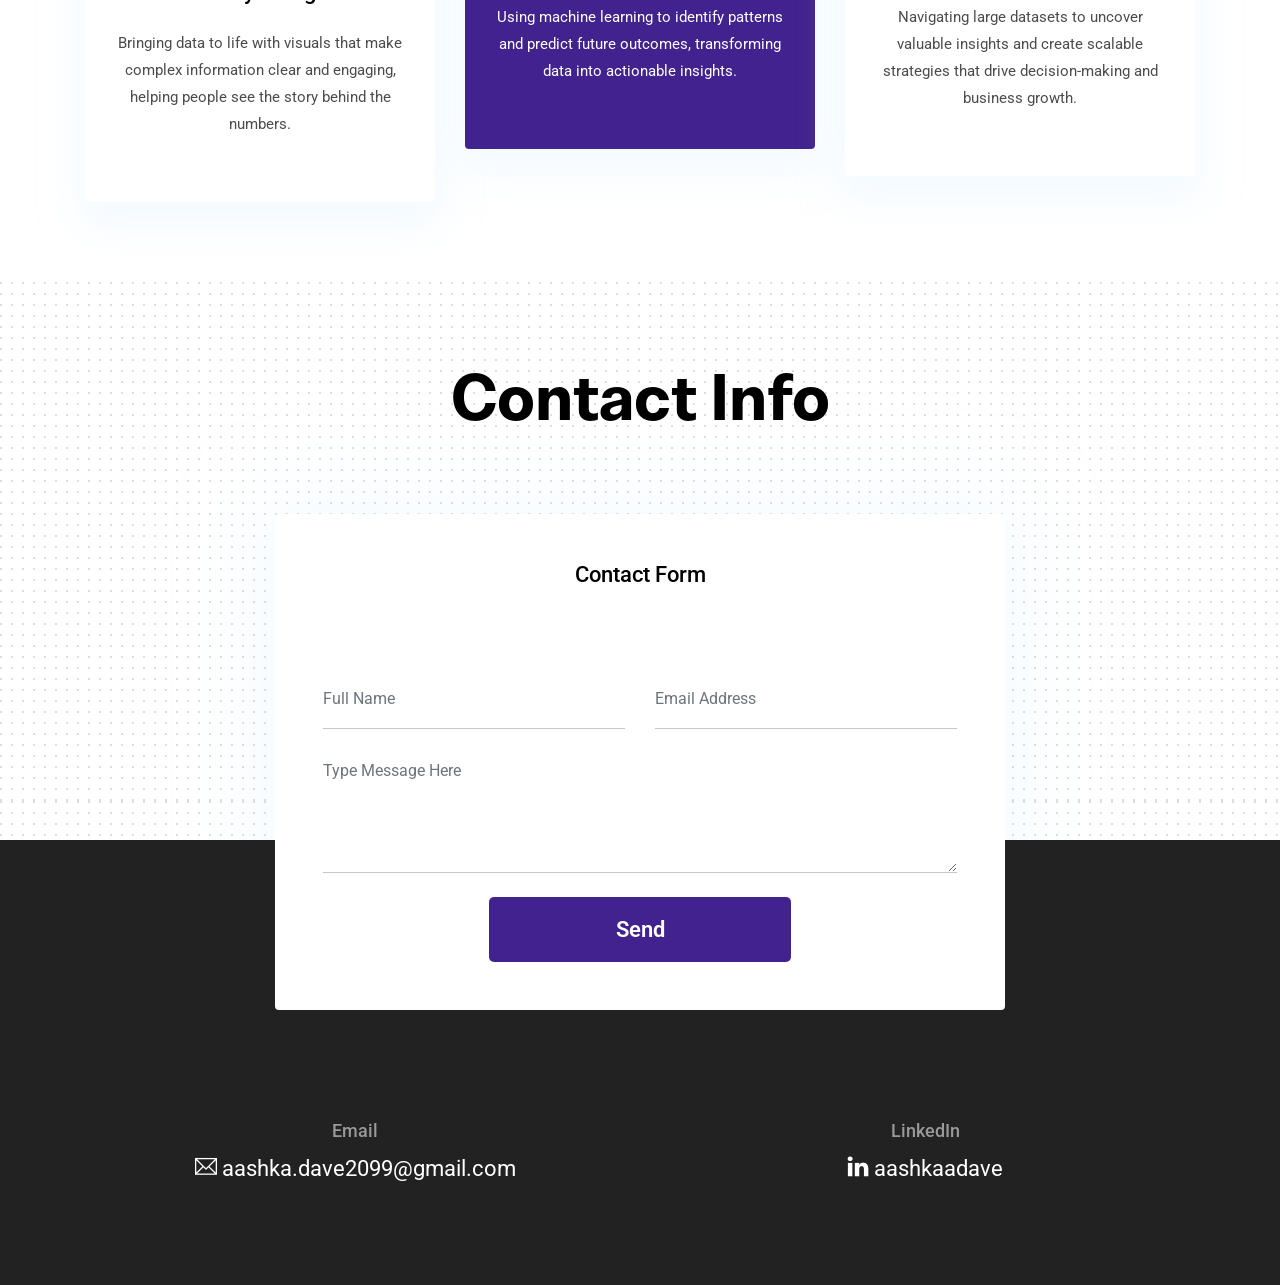
==== commit 5fe6422b: "update landing page" ====
--- a/index.html
+++ b/index.html
@@ -42,19 +42,19 @@
           <a class="nav-link" href="index.html">Home</a>
         </li>
         <li class="nav-item">
-          <a class="nav-link" href="about.html">About</a>
+          <a class="nav-link" href="#about">About</a>
         </li>
         <li class="nav-item">
-          <a class="nav-link" href="about.html">Education</a>
+          <a class="nav-link" href="#education">Education</a>
         </li>
         <li class="nav-item">
-          <a class="nav-link" href="about.html">Experience</a>
+          <a class="nav-link" href="#experience">Experience</a>
         </li>
         <li class="nav-item">
-          <a class="nav-link" href="portfolio.html">Portfolio</a>
+          <a class="nav-link" href="#parallax">Portfolio</a>
         </li>
         <li class="nav-item">
-          <a class="nav-link" href="contact.html">Contact</a>
+          <a class="nav-link" href="#contact">Contact</a>
         </li>
       </ul>
     </div>
@@ -97,24 +97,19 @@
   <div class="layer" id="l9">
     <img src="images/illustrations/leaf-cyan-2.png" alt="bg-shape">
   </div>
-  <!-- social icon -->
-  <ul class="list-unstyled ml-5 mt-3 position-relative zindex-1">
-    <li class="mb-3"><a class="text-white" href="#"><i class="ti-linkedin"></i></a></li>
-    <li class="mb-3"><a class="text-white" href="#"><i class="ti-vsco"></i></a></li>
-  </ul>
-  <!-- /social icon -->
 </section>
 <!-- /hero area -->
 
 <!-- about -->
-<section class="section">
+<section class="section" id = "about">
   <div class="container">
     <div class="row">
       <div class="col-lg-10 mx-auto text-center">
         <p class="font-secondary paragraph-lg text-dark">I'm a recent M.S. graduate in Computer Science from Arizona State University with a 
           passion for turning data into insights that shape products and drive business decisions. I'm excited to apply my skills in analytics and AI to solve real-world challenges 
           and create impact through thoughtful, data-driven strategies.</p>
-        <a href="about.html" class="btn btn-transparent">know more</a>
+        <a href="index.html" class="btn btn-transparent">know more</a>
+        <a href="resume/Aashka Dave Resume.pdf" class="btn btn-primary" download="Aashka_Dave_Resume" target="_blank">Download My Resume</a>
       </div>
     </div>
   </div>
@@ -122,7 +117,7 @@
 <!-- /about -->
 
 <!-- skills -->
-<section class="section">
+<section class="section" id = "Skills">
   <div class="container">
     <div class="row">
       <div class="col-lg-12 text-center">
@@ -186,7 +181,7 @@
 <!-- /skills -->
 
 <!-- experience -->
-<section class="section">
+<section class="section" id = "experience">
   <div class="container">
     <div class="row justify-content-around">
       <div class="col-lg-12 text-center">
@@ -216,7 +211,7 @@
 <!-- ./experience -->
 
 <!-- education -->
-<section class="section position-relative">
+<section class="section position-relative" id = "education">
   <div class="container">
     <div class="row">
       <div class="col-lg-12 text-center">
@@ -348,7 +343,7 @@
 <!-- /blog -->
 
 <!-- contact -->
-<section class="section section-on-footer" data-background="images/backgrounds/bg-dots.png">
+<section class="section section-on-footer" data-background="images/backgrounds/bg-dots.png" id = "contact">
   <div class="container">
     <div class="row">
       <div class="col-12 text-center">
@@ -382,26 +377,29 @@
 <!-- footer -->
 <footer class="bg-dark footer-section">
   <div class="section">
-    <div class="container">
+    <div class="container" style="text-align: center;">
       <div class="row">
-        <div class="col-md-4">
+        <div class="col-md-6">
           <h5 class="text-light">Email</h5>
-          <p class="text-white paragraph-lg font-secondary">aashka.dave2099@gmail.com</p>
-        </div>
-        <div class="col-md-4">
-          <h5 class="text-light">Address</h5>
-          <p class="text-white paragraph-lg font-secondary">125/A, CA Commercial Area, California, USA</p>
-        </div>
-      </div>
-    </div>
-  </div>
-  <div class="border-top text-center border-dark py-5">
-    <p class="mb-0 text-light">Copyright ©<script>
-        var CurrentYear = new Date().getFullYear()
-        document.write(CurrentYear)
-      </script> a theme by <a href="themefisher.com">themefisher.com</a></p>
+          <p class="text-white paragraph-lg font-secondary">
+            <a href="mailto:aashka.dave2099@gmail.com" class="text-white">
+              <i class="ti-email"></i> aashka.dave2099@gmail.com
+            </a>
+          </p>
+        </div>
+        <div class="col-md-6">
+          <h5 class="text-light">LinkedIn</h5>
+          <p class="text-white paragraph-lg font-secondary">
+            <a href="https://www.linkedin.com/in/aashkaadave" class="text-white" target="_blank">
+              <i class="ti-linkedin"></i> aashkaadave
+            </a>
+          </p>
+        </div>
+      </div>
+    </div>
   </div>
 </footer>
+
 <!-- /footer -->
 
 <!-- jQuery -->
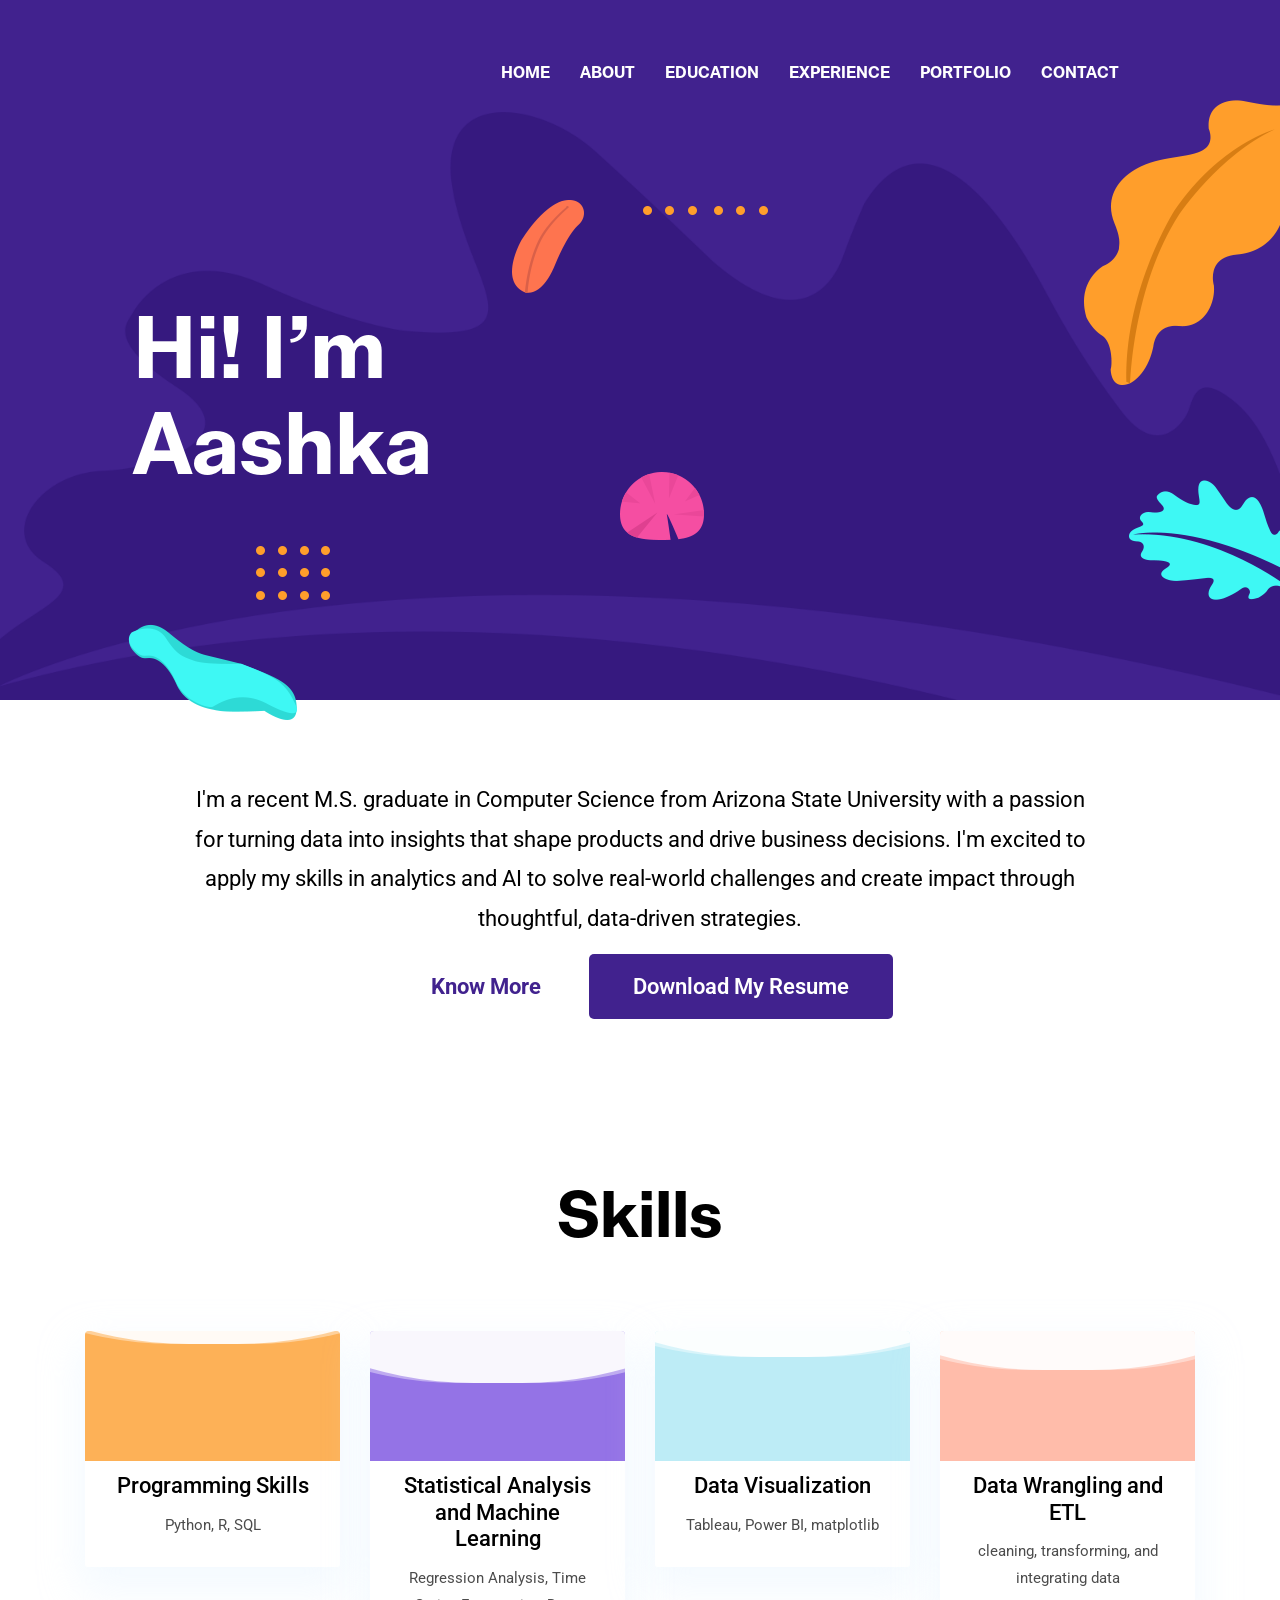
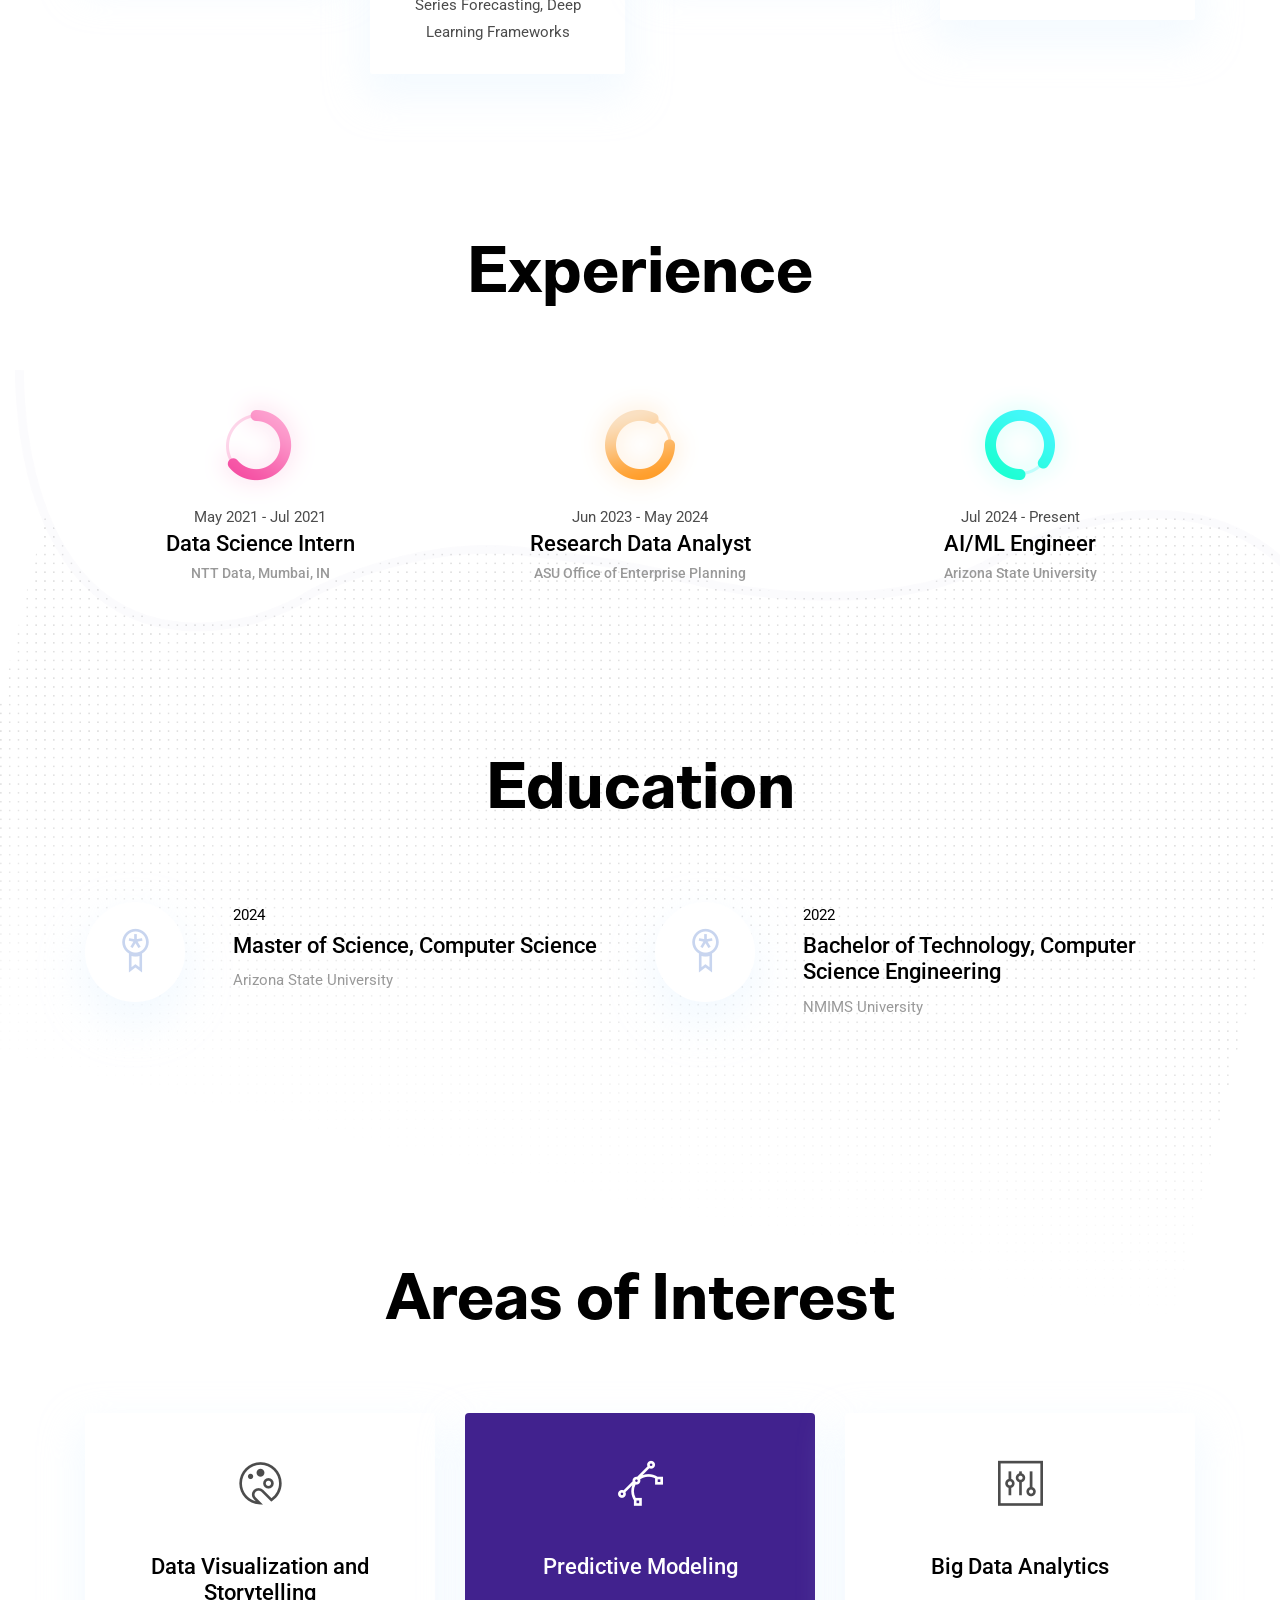
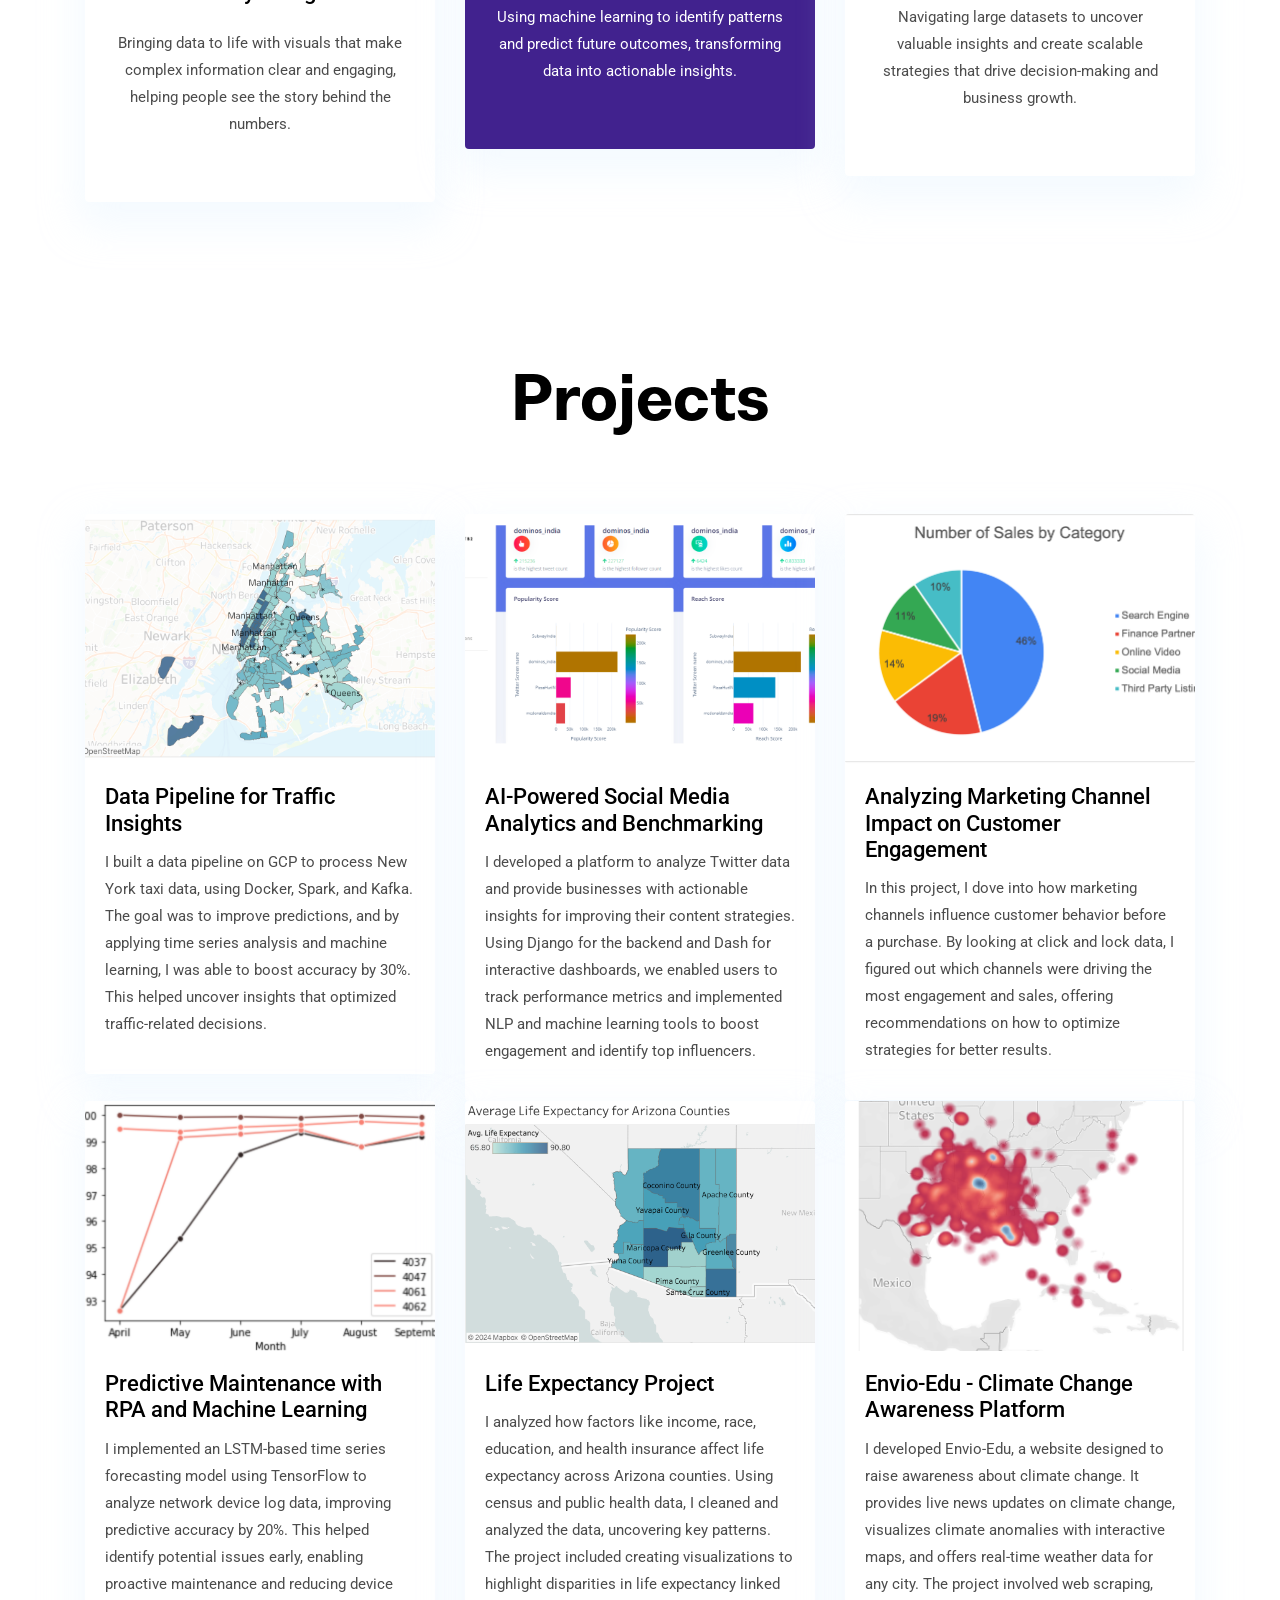
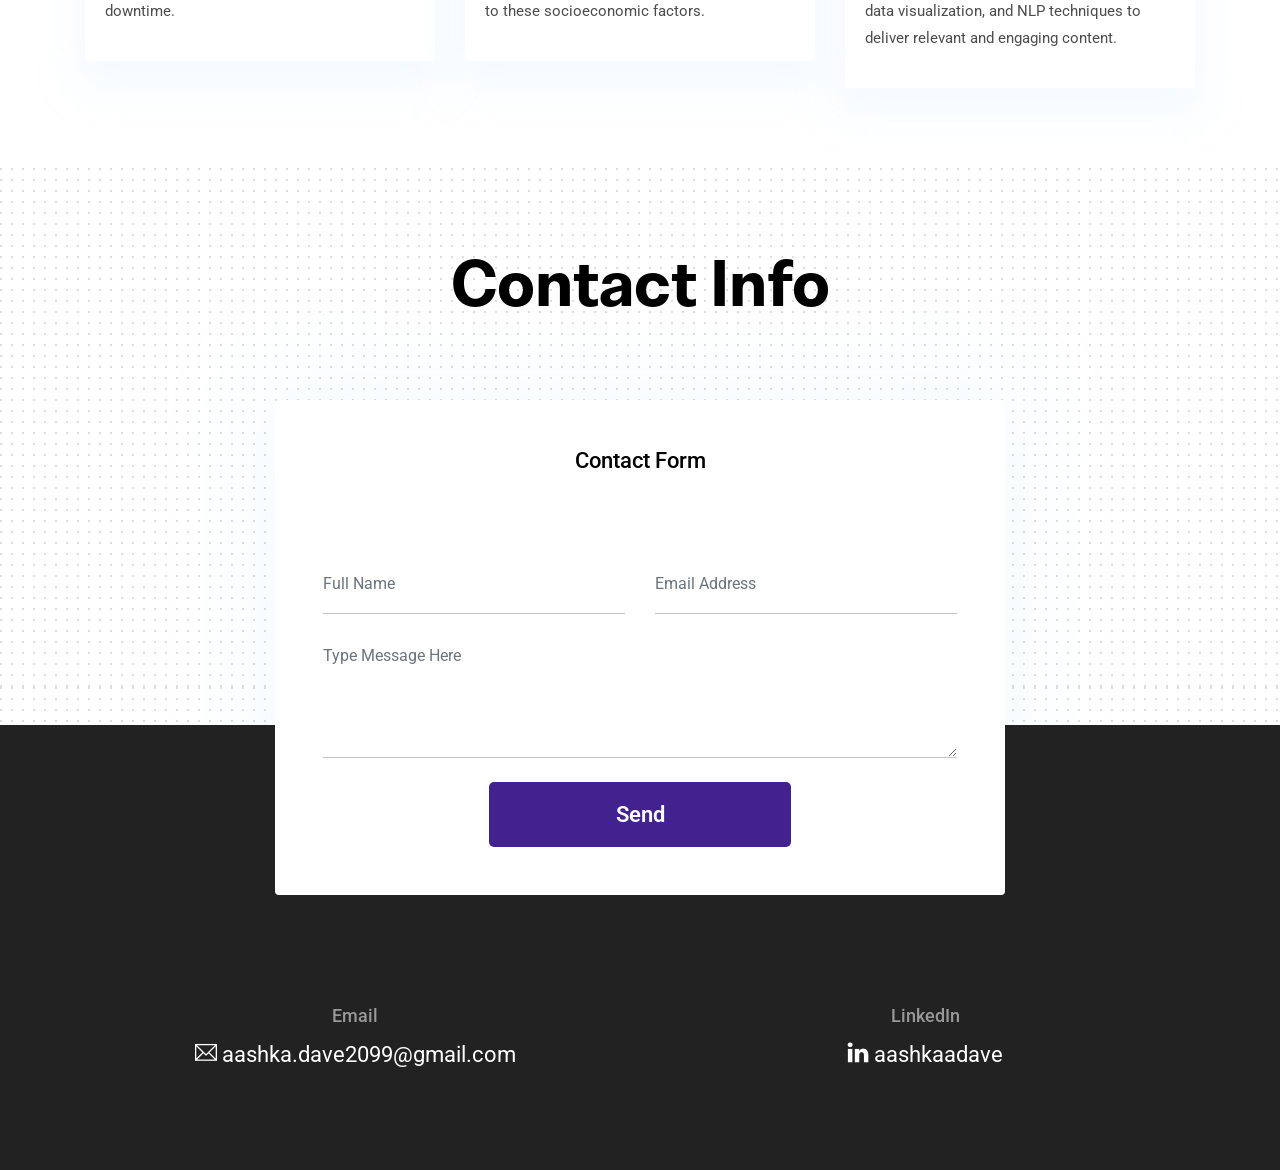
==== commit 90869d1a: "add projects to landing page" ====
--- a/index.html
+++ b/index.html
@@ -3,7 +3,7 @@
 
 <head>
   <meta charset="utf-8">
-  <title>Aashka Dave Portfolio</title>
+  <title>Aashka Dave</title>
 
   <!-- mobile responsive meta -->
   <meta name="viewport" content="width=device-width, initial-scale=1">
@@ -292,54 +292,100 @@
 <!-- /services -->
 
 <!-- blog -->
-<!--section class="section">
+<section class="section">
   <div class="container">
     <div class="row">
       <div class="col-12 text-center">
-        <h2 class="section-title">Blogs</h2>
+        <h2 class="section-title">Projects</h2>
       </div>
       <div class="col-lg-4 col-sm-6 mb-4 mb-lg-0">
         <article class="card shadow">
-          <img class="rounded card-img-top" src="images/blog/post-3.jpg" alt="post-thumb">
+          <img class="rounded card-img-top" src="images/portfolio/nyc.png" alt="post-thumb" style="width: 100%; height: 250px; object-fit: cover;">
           <div class="card-body">
-            <h4 class="card-title"><a class="text-dark" href="blog-single.html">Amazon increase income 1.5 Million</a>
+            <h4 class="card-title"><a class="text-dark" href="blog-single.html">Data Pipeline for Traffic Insights</a>
             </h4>
-            <p class="cars-text">Lorem ipsum dolor sit amet, consectetur adipisicing elit, sed do eiusmod tempor
-              incididunt ut labore et
-              dolore magna aliqua.</p>
-            <a href="blog-single.html" class="btn btn-xs btn-primary">Read More</a>
+            <p class="cars-text">I built a data pipeline on GCP to process New York taxi data, using Docker, Spark, and Kafka. 
+              The goal was to improve predictions, and by applying time series analysis and machine learning, I was able to boost accuracy by 30%. 
+              This helped uncover insights that optimized traffic-related decisions.</p>
+            <!--a href="blog-single.html" class="btn btn-xs btn-primary">Read More</a-->
           </div>
         </article>
       </div>
       <div class="col-lg-4 col-sm-6 mb-4 mb-lg-0">
         <article class="card shadow">
-          <img class="rounded card-img-top" src="images/blog/post-4.jpg" alt="post-thumb">
+          <img class="rounded card-img-top" src="images/portfolio/fyp.png" alt="post-thumb" style="width: 100%; height: 250px; object-fit: cover;">
           <div class="card-body">
-            <h4 class="card-title"><a class="text-dark" href="blog-single.html">Amazon increase income 1.5 Million</a>
+            <h4 class="card-title"><a class="text-dark" href="blog-single.html">AI-Powered Social Media Analytics and Benchmarking</a>
             </h4>
-            <p class="cars-text">Lorem ipsum dolor sit amet, consectetur adipisicing elit, sed do eiusmod tempor
-              incididunt ut labore et
-              dolore magna aliqua.</p>
-            <a href="blog-single.html" class="btn btn-xs btn-primary">Read More</a>
+            <p class="cars-text">I developed a platform to analyze Twitter data and provide businesses with actionable insights 
+              for improving their content strategies. Using Django for the backend and Dash for interactive dashboards, 
+              we enabled users to track performance metrics and implemented NLP and machine learning tools to boost engagement 
+              and identify top influencers.</p>
+            <!--a href="blog-single.html" class="btn btn-xs btn-primary">Read More</a-->
           </div>
         </article>
       </div>
       <div class="col-lg-4 col-sm-6 mb-4 mb-lg-0">
         <article class="card shadow">
-          <img class="rounded card-img-top" src="images/blog/post-2.jpg" alt="post-thumb">
+          <img class="rounded card-img-top" src="images/portfolio/carvana.png" alt="post-thumb" style="width: 100%; height: 250px; object-fit: cover;">
           <div class="card-body">
-            <h4 class="card-title"><a class="text-dark" href="blog-single.html">Amazon increase income 1.5 Million</a>
+            <h4 class="card-title"><a class="text-dark" href="blog-single.html">Analyzing Marketing Channel Impact on Customer Engagement</a>
             </h4>
-            <p class="cars-text">Lorem ipsum dolor sit amet, consectetur adipisicing elit, sed do eiusmod tempor
-              incididunt ut labore et
-              dolore magna aliqua.</p>
-            <a href="blog-single.html" class="btn btn-xs btn-primary">Read More</a>
+            <p class="cars-text">In this project, I dove into how marketing channels influence customer behavior before a purchase. 
+              By looking at click and lock data, I figured out which channels were driving the most engagement and sales, 
+              offering recommendations on how to optimize strategies for better results.</p>
+            <!--a href="blog-single.html" class="btn btn-xs btn-primary">Read More</a-->
           </div>
         </article>
       </div>
-    </div>
-  </div>
-</section-->
+
+        <div class="col-lg-4 col-sm-6 mb-4 mb-lg-0">
+        <article class="card shadow">
+          <img class="rounded card-img-top" src="images/portfolio/tip.png" alt="post-thumb" style="width: 100%; height: 250px; object-fit: cover;">
+          <div class="card-body">
+            <h4 class="card-title"><a class="text-dark" href="blog-single.html">Predictive Maintenance with RPA and Machine Learning</a>
+            </h4>
+            <p class="cars-text">I implemented an LSTM-based time series forecasting model using TensorFlow to analyze network device log data, 
+              improving predictive accuracy by 20%. 
+              This helped identify potential issues early, enabling proactive maintenance and reducing device downtime.</p>
+            <!--a href="blog-single.html" class="btn btn-xs btn-primary">Read More</a-->
+          </div>
+        </article>
+        </div>
+
+        <div class="col-lg-4 col-sm-6 mb-4 mb-lg-0">
+          <article class="card shadow">
+            <img class="rounded card-img-top" src="images/portfolio/lifeexpectancy.png" alt="post-thumb" style="width: 100%; height: 250px; object-fit: cover;">
+            <div class="card-body">
+              <h4 class="card-title"><a class="text-dark" href="blog-single.html">Life Expectancy Project</a>
+              </h4>
+              <p class="cars-text">I analyzed how factors like income, race, education, and health insurance affect life expectancy across Arizona counties. 
+                Using census and public health data, I cleaned and analyzed the data, uncovering key patterns. 
+                The project included creating visualizations to highlight disparities in life expectancy linked to these socioeconomic factors.</p>
+              <!--a href="blog-single.html" class="btn btn-xs btn-primary">Read More</a-->
+            </div>
+          </article>
+        </div>
+
+        <div class="col-lg-4 col-sm-6 mb-4 mb-lg-0">
+          <article class="card shadow">
+            <img class="rounded card-img-top" src="images/portfolio/envio-edu.png" alt="post-thumb" style="width: 100%; height: 250px; object-fit: cover;">
+            <div class="card-body">
+              <h4 class="card-title"><a class="text-dark" href="blog-single.html">Envio-Edu - Climate Change Awareness Platform</a>
+              </h4>
+              <p class="cars-text">I developed Envio-Edu, a website designed to raise awareness about climate change. 
+                It provides live news updates on climate change, visualizes climate anomalies with interactive maps, and offers real-time weather data for any city. 
+                The project involved web scraping, data visualization, and NLP techniques to deliver relevant and engaging content.</p>
+              <!--a href="blog-single.html" class="btn btn-xs btn-primary">Read More</a-->
+            </div>
+          </article>
+        </div>
+
+      
+      
+    </div>
+  </div>
+</section>
 <!-- /blog -->
 
 <!-- contact -->
